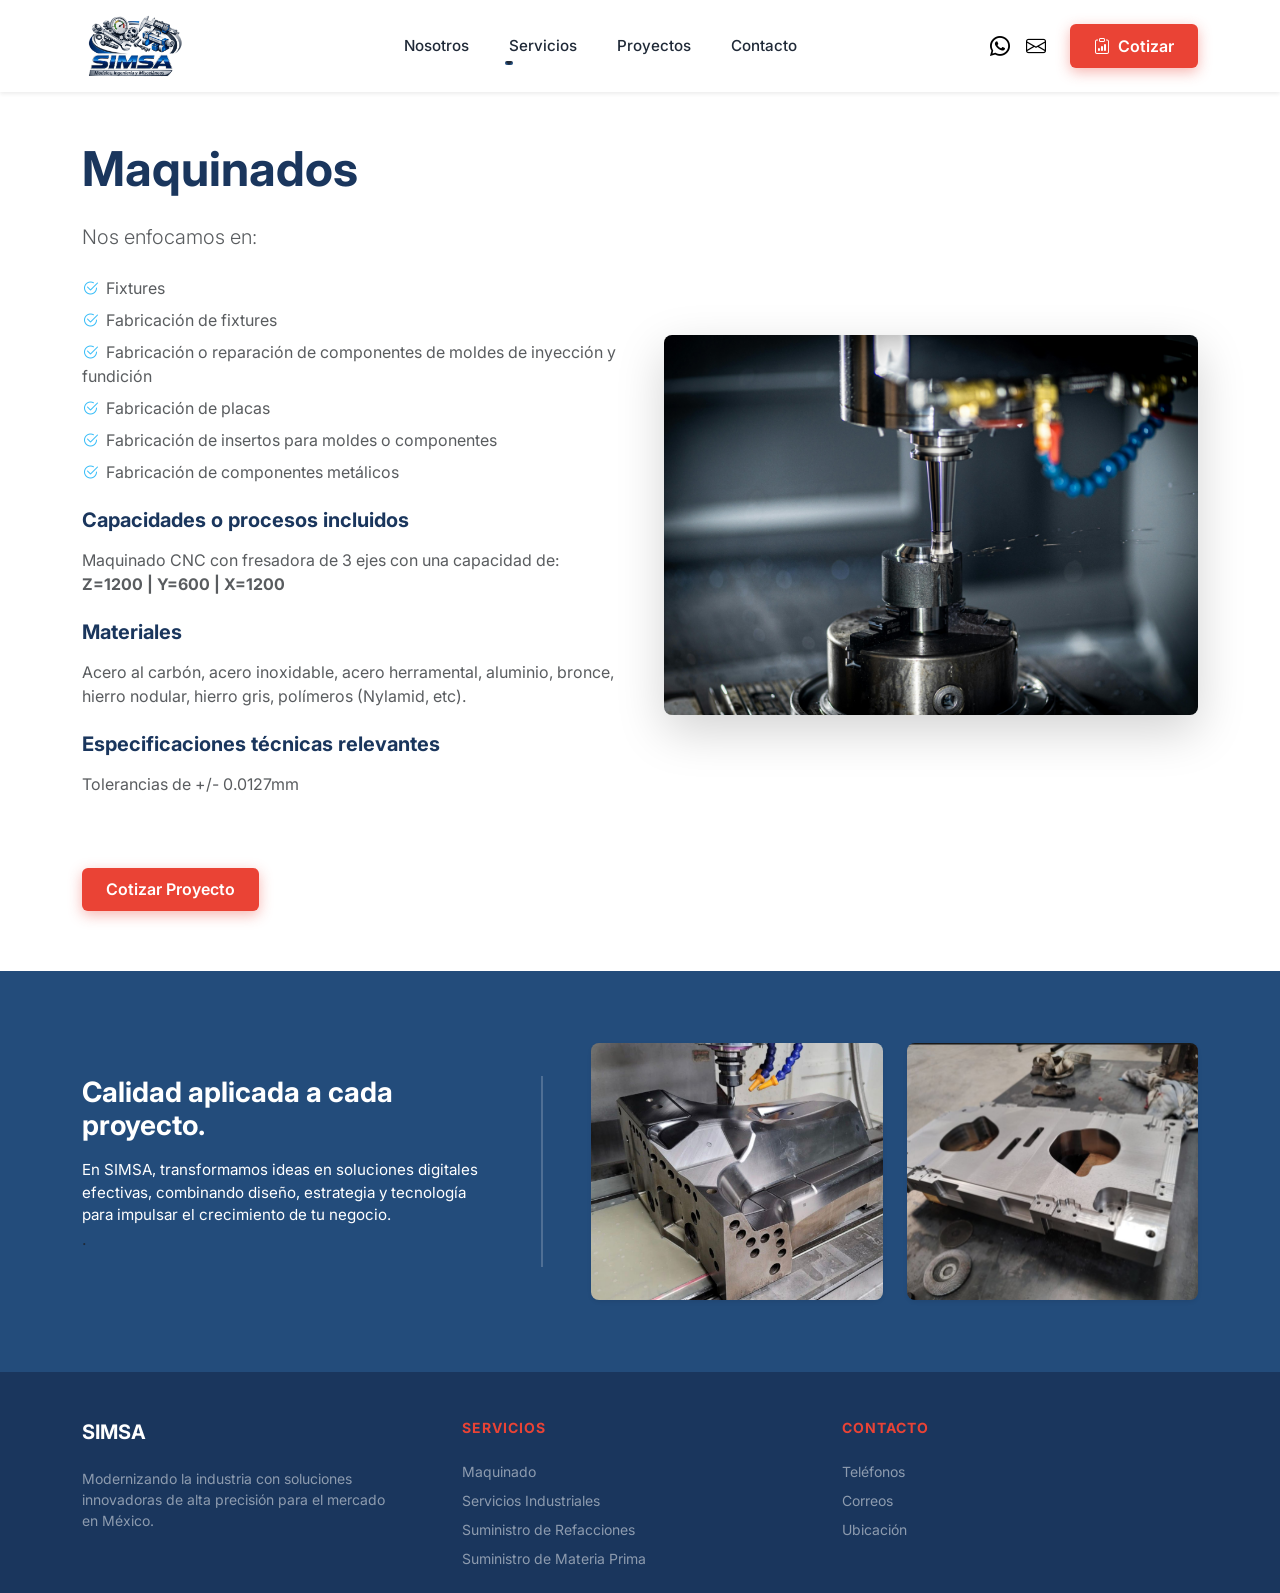
==== maquinado.html @ 53abbfcb "Merge branch 'main' of https://github.com/Misaelprogramer88/simsa" ====
<!DOCTYPE html>
<html lang="es">

<head>
    <meta charset="UTF-8">
    <meta name="viewport" content="width=device-width, initial-scale=1.0">
    <title>SIMSA - Maquinado</title>

    <!-- Google Fonts: Inter as the primary font -->
    <link rel="preconnect" href="https://fonts.googleapis.com">
    <link rel="preconnect" href="https://fonts.gstatic.com" crossorigin>
    <link href="https://fonts.googleapis.com/css2?family=Inter:wght@300;400;500;600;700;800&display=swap"
        rel="stylesheet">

    <!-- Bootstrap 5 CSS -->
    <link href="https://cdn.jsdelivr.net/npm/bootstrap@5.3.2/dist/css/bootstrap.min.css" rel="stylesheet">

    <!-- Bootstrap Icons -->
    <link rel="stylesheet" href="https://cdn.jsdelivr.net/npm/bootstrap-icons@1.11.1/font/bootstrap-icons.css">

    <!-- Custom CSS -->
    <link rel="stylesheet" href="css/style.css">
</head>

<body tabindex="0">

    <!-- Navbar -->
    <nav class="navbar navbar-expand-lg fixed-top py-3 bg-white shadow-sm" id="mainNavbar">
        <div class="container">
            <a class="navbar-brand d-flex align-items-center" href="index.html">
                <img src="imagenes/logosimsa.png" alt="SIMSA Logo" height="70" class="me-2"
                    style="margin-top: -10px; margin-bottom: -10px; overflow: visible;"
                    onerror="this.src=''; this.alt='SIMSA';">
            </a>

            <button class="navbar-toggler" type="button" data-bs-toggle="collapse" data-bs-target="#navbarNav">
                <span class="navbar-toggler-icon"></span>
            </button>

            <div class="collapse navbar-collapse justify-content-center" id="navbarNav">
                <ul class="navbar-nav gap-4">
                    <li class="nav-item">
                        <a class="nav-link" href="index.html#nosotros">Nosotros</a>
                    </li>
                    <li class="nav-item dropdown">
                        <a class="nav-link dropdown-toggle" href="index.html#servicios" id="navbarDropdown"
                            role="button" data-bs-toggle="dropdown" aria-expanded="false">
                            Servicios
                        </a>
                        <ul class="dropdown-menu border-0 shadow-sm rounded-3 py-3" aria-labelledby="navbarDropdown">
                            <li><a class="dropdown-item py-2" href="maquinado.html">Maquinado</a></li>
                            <li><a class="dropdown-item py-2" href="servicios_industriales.html">Servicios
                                    Industriales</a></li>
                            <li><a class="dropdown-item py-2" href="suministro_refacciones.html">Suministro de
                                    Refacciones</a></li>
                            <li><a class="dropdown-item py-2" href="suministro_materia_prima.html">Suministro de Materia
                                    Prima</a></li>
                        </ul>
                    </li>
                    <li class="nav-item">
                        <a class="nav-link" href="index.html#proyectos">Proyectos</a>
                    </li>
                    <li class="nav-item">
                        <a class="nav-link" href="index.html#contacto">Contacto</a>
                    </li>
                </ul>
            </div>

            <!-- Contact Icons & Button -->
            <div class="d-none d-lg-flex align-items-center gap-3">
                <a href="https://wa.me/525551234567" target="_blank"
                    class="nav-social-icon fs-5 text-decoration-none transition-all" title="WhatsApp"><i
                        class="bi bi-whatsapp"></i></a>
                <a href="mailto:contacto@simsa.com.mx" class="nav-social-icon fs-5 text-decoration-none transition-all"
                    title="Email"><i class="bi bi-envelope"></i></a>
                <a href="index.html#contacto" class="btn btn-primary btn-brand ms-2 d-flex align-items-center"><i
                        class="bi bi-clipboard-data me-2"></i>Cotizar</a>
            </div>
        </div>
    </nav>

    <!-- Main Service Content -->
    <section class="service-detail-section" style="padding-top: 140px; padding-bottom: 60px;">
        <div class="container">
            <div class="row align-items-center gx-5">
                <!-- Left: Text -->
                <div class="col-lg-6 mb-5 mb-lg-0">
                    <h1 class="display-5 fw-bold mb-4 reveal" style="color: var(--brand-blue-dark); transition-delay: 0.1s;">Maquinados</h1>
                    <p class="text-muted lead mb-4 reveal" style="transition-delay: 0.2s;">Nos enfocamos en:</p>
                    <ul class="text-muted mb-4 list-unstyled">
                        <li class="mb-2 reveal" style="transition-delay: 0.3s;"><i class="bi bi-check2-circle text-brand-green me-2"></i>Fixtures</li>
                        <li class="mb-2 reveal" style="transition-delay: 0.4s;"><i class="bi bi-check2-circle text-brand-green me-2"></i>Fabricación de fixtures</li>
                        <li class="mb-2 reveal" style="transition-delay: 0.5s;"><i class="bi bi-check2-circle text-brand-green me-2"></i>Fabricación o reparación de componentes de moldes de inyección y fundición</li>
                        <li class="mb-2 reveal" style="transition-delay: 0.6s;"><i class="bi bi-check2-circle text-brand-green me-2"></i>Fabricación de placas</li>
                        <li class="mb-2 reveal" style="transition-delay: 0.7s;"><i class="bi bi-check2-circle text-brand-green me-2"></i>Fabricación de insertos para moldes o componentes</li>
                        <li class="mb-2 reveal" style="transition-delay: 0.8s;"><i class="bi bi-check2-circle text-brand-green me-2"></i>Fabricación de componentes metálicos</li>
                    </ul>

                    <h5 class="fw-bold mb-3 mt-4 reveal" style="color: var(--brand-blue-dark); transition-delay: 0.9s;">Capacidades o procesos incluidos</h5>
                    <p class="text-muted mb-4 reveal" style="transition-delay: 1.0s;">Maquinado CNC con fresadora de 3 ejes con una capacidad de:<br>
                    <strong>Z=1200 | Y=600 | X=1200</strong></p>

                    <h5 class="fw-bold mb-3 mt-4 reveal" style="color: var(--brand-blue-dark); transition-delay: 1.1s;">Materiales</h5>
                    <p class="text-muted mb-4 reveal" style="transition-delay: 1.2s;">Acero al carbón, acero inoxidable, acero herramental, aluminio, bronce, hierro nodular, hierro gris, polímeros (Nylamid, etc).</p>

                    <h5 class="fw-bold mb-3 mt-4 reveal" style="color: var(--brand-blue-dark); transition-delay: 1.3s;">Especificaciones técnicas relevantes</h5>
                    <p class="text-muted mb-5 reveal" style="transition-delay: 1.4s;">Tolerancias de +/- 0.0127mm</p>
                    
                    <a href="index.html#contacto" class="btn btn-brand mt-4 reveal" style="transition-delay: 1.5s;">Cotizar Proyecto</a>
                </div>
                <!-- Right: Image -->
                <div class="col-lg-6 reveal" style="transition-delay: 0.4s;">
                    <img src="imagenes/servicio_maquinado1.jpg" alt="Maquinados CNC" class="img-fluid rounded-3 shadow-lg w-100" style="height: 380px; object-fit: cover;">
                </div>
            </div>
        </div>
    </section>

    <!-- Bottom blue info section -->
    <section class="service-info-section py-5 d-flex align-items-center" style="min-height: 250px;">
        <div class="container py-4">
            <div class="row align-items-center gx-5">
                <!-- Left: Title and text -->
                <div class="col-lg-5 col-md-12 info-blue-left pe-lg-5">
                    <h3 class="fw-bold text-white mb-3">
  Calidad aplicada a cada proyecto.
</h3>

<p class="text-white mb-0 mt-1" style="font-size: 0.95rem;">
  En SIMSA, transformamos ideas en soluciones digitales efectivas, 
  combinando diseño, estrategia y tecnología para impulsar el crecimiento de tu negocio.
</p>
.</p>
                </div>
                <!-- Right: Two white boxes -->
                <div class="col-lg-7 col-md-12 ps-lg-5 mt-4 mt-lg-0">
                    <div class="row g-4 justify-content-center">

                        <!--imagen 1-->
                        <div class="col-sm-6 reveal" style="transition-delay: 0.2s;">
                            <img src="imagenes/servicio_maquinado2.jpeg" alt="Descripción 1" class="rounded-3 shadow-sm w-100 h-100" style="object-fit: cover; min-height: 140px;">
                        </div>
                        
                        <!--imagen 2-->
                        <div class="col-sm-6 reveal" style="transition-delay: 0.2s;">
                            <img src="imagenes/servicio_maquinado3.jpeg" alt="Descripción 1" class="rounded-3 shadow-sm w-100 h-100" style="object-fit: cover; min-height: 140px;">
                        </div>
                        
                    </div>
                </div>
            </div>
        </div>
    </section>

    <!-- Footer -->
    <footer class="footer pb-4 pt-4 mt-auto" style="background-color: #1a365d; color: white;">
        <div class="container">
            <div class="row pt-4">
                <div class="col-lg-4 mb-4 mb-lg-0 pe-lg-5">
                    <h5 class="fw-bold mb-4 text-white">SIMSA</h5>
                    <p class="text-white-50 small">Modernizando la industria con soluciones innovadoras de alta
                        precisión para el mercado en México.</p>
                </div>

                <div class="col-lg-4 col-md-6 mb-4 mb-md-0">
                    <h6 class="fw-bold mb-4 text-brand-red text-uppercase small" style="letter-spacing: 1px;">Servicios
                    </h6>
                    <ul class="list-unstyled mb-0 d-flex flex-column gap-2 text-white-50 small">
                        <li><a href="maquinado.html"
                                class="text-white-50 text-decoration-none footer-link">Maquinado</a></li>
                        <li><a href="servicios_industriales.html"
                                class="text-white-50 text-decoration-none footer-link">Servicios Industriales</a></li>
                        <li><a href="suministro_refacciones.html"
                                class="text-white-50 text-decoration-none footer-link">Suministro de Refacciones</a>
                        </li>
                        <li><a href="suministro_materia_prima.html"
                                class="text-white-50 text-decoration-none footer-link">Suministro de Materia Prima</a>
                        </li>
                    </ul>
                </div>

                <div class="col-lg-4 col-md-6">
                    <h6 class="fw-bold mb-4 text-brand-red text-uppercase small" style="letter-spacing: 1px;">Contacto
                    </h6>
                    <ul class="list-unstyled mb-0 d-flex flex-column gap-2 text-white-50 small">
                        <li>Teléfonos</li>
                        <li>Correos</li>
                        <li>Ubicación</li>
                    </ul>
                </div>
            </div>
        </div>
    </footer>

    <!-- Bootstrap JS -->
    <script src="https://cdn.jsdelivr.net/npm/bootstrap@5.3.2/dist/js/bootstrap.bundle.min.js"></script>

    <!-- Custom JS -->
    <script src="js/main.js"></script>
</body>

</html>
---- css/style.css ----
/* 
  Estilos principales para SIMSA Landing Page
  Fuente: Inter
*/

:root {
  /* Colors */
  --brand-blue: #234c7b;
  --brand-blue-dark: #1a365d;
  --brand-red: #ea4335;
  --brand-red-hover: #c53030;
  --brand-green: #38bdf8; /* Para cotizar highlight - cyan/blue according to layout? Actually mockup has "cotizar" in blue/cyan */
  
  --text-dark: #1f2937;
  --text-muted: #6b7280;
  --bg-light: #f9fafb;
}

body {
  font-family: 'Inter', sans-serif;
  color: var(--text-dark);
  overflow-x: hidden;
}

h1, h2, h3, h4, h5, h6 {
  font-family: 'Inter', sans-serif;
  font-weight: 700;
  color: var(--brand-blue-dark);
}

.fw-black {
  font-weight: 800;
  letter-spacing: -2px;
}

/* Typography Overrides */
.text-brand-green {
  color: var(--brand-green) !important;
}
.text-brand-red {
  color: var(--brand-red) !important;
}

/* ================= Navbar ================= */
.navbar {
  transition: all 0.3s ease;
}
.navbar.scrolled {
  background: rgba(255, 255, 255, 0.85) !important;
  backdrop-filter: blur(12px);
  -webkit-backdrop-filter: blur(12px);
  box-shadow: 0 4px 15px rgba(0, 0, 0, 0.05) !important;
  padding: 0.8rem 0 !important;
}
.navbar-nav .nav-link {
  color: var(--text-dark);
  font-weight: 500;
  font-size: 0.95rem;
  transition: all 0.3s ease;
  position: relative;
  padding: 0.5rem 0;
}
.navbar-nav .nav-link::after {
  content: '';
  position: absolute;
  width: 0;
  height: 2.5px;
  bottom: 0px;
  left: 0;
  background-color: var(--brand-blue);
  transition: width 0.3s cubic-bezier(0.4, 0, 0.2, 1);
  border-radius: 2px;
}
.navbar-nav .nav-link:hover::after, 
.navbar-nav .nav-link.active::after {
  width: 100%;
}
.navbar-nav .nav-link:hover, .navbar-nav .nav-link.active {
  color: var(--brand-blue) !important;
}

/* Dropdown styling & Hover logic */
.dropdown-menu {
  border-radius: 12px;
  box-shadow: 0 10px 40px rgba(0,0,0,0.1) !important;
  border: 1px solid rgba(0,0,0,0.05);
  animation: dropdownFade 0.3s ease-out;
  margin-top: 10px !important;
  padding: 0.8rem !important;
}

@media (min-width: 992px) {
  .nav-item.dropdown:hover > .dropdown-menu {
    display: block;
    opacity: 1;
    visibility: visible;
    transform: translateY(0);
  }
  .dropdown-menu {
    display: block;
    opacity: 0;
    visibility: hidden;
    transform: translateY(10px);
    transition: all 0.3s ease;
  }
}

.dropdown-item {
  font-weight: 500;
  color: var(--text-dark);
  padding: 0.6rem 1rem;
  border-radius: 8px;
  transition: all 0.2s ease;
}

.dropdown-item:hover {
  background-color: var(--bg-light);
  color: var(--brand-blue);
  padding-left: 1.4rem;
}

@keyframes dropdownFade {
  from { opacity: 0; transform: translateY(10px); }
  to { opacity: 1; transform: translateY(0); }
}

/* Social icons blue */
.nav-social-icon {
  color: #000000 !important;
  transition: all 0.3s ease;
}

.nav-social-icon:hover {
  color: var(--brand-blue) !important;
  transform: translateY(-4px);
}

/* Mobile Navbar Dropdown Auto-Expand */
@media (max-width: 991px) {
  .navbar-nav .dropdown-toggle::after {
    display: none !important;
  }
  .navbar-nav .dropdown-menu {
    display: block !important;
    position: static !important;
    float: none !important;
    background-color: transparent !important;
    border: none !important;
    box-shadow: none !important;
    padding-left: 1.5rem !important;
    padding-top: 0 !important;
    opacity: 1 !important;
    visibility: visible !important;
    transform: none !important;
    margin-top: 5px !important;
  }
  .dropdown-item {
    color: var(--text-dark) !important;
    font-size: 0.9rem !important;
    padding: 0.5rem 1rem !important;
  }
  .dropdown-item:hover {
    background-color: rgba(35, 76, 123, 0.05) !important;
    color: var(--brand-blue) !important;
    padding-left: 1rem !important;
  }
}


/* ================= Buttons ================= */
.btn-brand {
  background-color: var(--brand-red);
  color: white;
  border: none;
  font-weight: 600;
  padding: 0.6rem 1.5rem;
  border-radius: 6px;
  transition: all 0.3s ease;
  box-shadow: 0 4px 14px 0 rgba(234, 67, 53, 0.39);
}
.btn-brand:hover {
  background-color: var(--brand-red-hover);
  color: white;
  transform: translateY(-2px);
  box-shadow: 0 6px 20px rgba(234, 67, 53, 0.4);
}

.btn-outline-brand {
  color: var(--brand-red);
  border: 1px solid var(--brand-red);
  background: transparent;
  font-weight: 500;
}
.btn-outline-brand:hover {
  background-color: var(--brand-red);
  color: white;
}

/* ================= Hero Section ================= */
.hero-section {
  min-height: 100vh;
  margin-top: 0;
  /* Background with Parallax effect */
  background: linear-gradient(rgba(0, 0, 0, 0.4), rgba(0, 0, 0, 0.4)), 
              url('../imagenes/fondo.png') center/cover no-repeat;
  background-attachment: fixed;
  background-color: var(--brand-blue-dark); /* fallback */
  position: relative;
  display: flex;
  align-items: center;
}

.hero-content h1 {
  color: white !important;
  text-shadow: 0 10px 30px rgba(0,0,0,0.3);
}

@media (max-width: 767px) {
  .hero-content h1 {
    font-size: 3.5rem !important; /* Más pequeño para cel */
  }
  .hero-content h3 {
    font-size: 1.5rem !important;
  }
  .hero-content p.lead {
    font-size: 1rem !important;
    margin-bottom: 2rem !important;
  }
}

.hero-content .reveal {
  opacity: 0;
  transform: translateX(-50px);
  filter: blur(10px);
  transition: all 1s cubic-bezier(0.165, 0.84, 0.44, 1);
}

.hero-content .reveal.active {
  opacity: 1;
  transform: translateX(0);
  filter: blur(0);
}

/* Button outline light adjustments */
.btn-outline-light {
  border-width: 2px;
  font-weight: 600;
  border-color: rgba(255,255,255,0.3);
}
.btn-outline-light:hover {
  background-color: white;
  color: var(--brand-blue-dark);
  border-color: white;
}

/* ================= About Us (Image Grid) ================= */
/* ================= About Us (Image Grid 3-Col / 3-Row Architecture) ================= */
.image-grid {
  display: grid;
  grid-template-columns: 1.2fr 1fr 0.6fr; /* Izquierda, Centro, Derecha (Delgada) */
  grid-template-rows: 150px 150px 180px; /* 3 filas específicas */
  gap: 15px;
}

/* Aplicar grid properties a los contenedores (divs) */
.image-grid > div:nth-child(1) { grid-column: 1; grid-row: 1 / 4; } /* Alta Izquierda completa */
.image-grid > div:nth-child(2) { grid-column: 2; grid-row: 1; } /* Centro Arriba */
.image-grid > div:nth-child(3) { grid-column: 2; grid-row: 2; } /* Centro Medio */
.image-grid > div:nth-child(4) { grid-column: 3; grid-row: 1 / 3; } /* Delgada Derecha (Alta) */
.image-grid > div:nth-child(5) { grid-column: 2 / 4; grid-row: 3; } /* Ancha Abajo (Base) */

.image-grid img {
  width: 100%;
  height: 100%;
  object-fit: cover;
  border-radius: 12px;
  box-shadow: 0 10px 25px rgba(0,0,0,0.1);
  transition: all 0.4s ease;
}

.image-grid .reveal {
  opacity: 0;
  transform: translateY(20px);
  transition: all 0.8s cubic-bezier(0.165, 0.84, 0.44, 1);
}

.image-grid .reveal.active {
  opacity: 1;
  transform: translateY(0);
}

.image-grid img:hover {
  transform: scale(1.02);
  z-index: 10;
  box-shadow: 0 15px 35px rgba(0, 0, 0, 0.15);
}

/* ================= Projects Section ================= */
.projects-section {
  padding-top: 5rem;
  padding-bottom: 5rem;
}
.project-row {
  margin-bottom: 8rem;
}
.project-row:last-child {
  margin-bottom: 0;
}
.project-img {
  width: 100%;
  height: auto;
  border-radius: 20px;
  box-shadow: 0 20px 40px rgba(0,0,0,0.1);
  z-index: 2;
  position: relative;
}
.project-bg-blob {
  position: absolute;
  top: -30px;
  left: -30px;
  width: 100%;
  height: 100%;
  background: var(--bg-light);
  border-radius: 30px;
  z-index: 1;
}
.project-bg-blob.right {
  left: auto;
  right: -30px;
}
.project-line {
  height: 4px;
  width: 60px;
  background-color: var(--brand-blue);
  border-radius: 2px;
}

.about-card::before {
  content: '';
  position: absolute;
  top: 0;
  left: 0;
  width: 100%;
  height: 100%;
  background: linear-gradient(135deg, rgba(56, 189, 248, 0.05) 0%, rgba(35, 76, 123, 0.05) 100%);
  opacity: 0;
  transition: opacity 0.4s ease;
  z-index: -1;
}

.about-card:hover {
  transform: translateY(-8px);
  box-shadow: 0 20px 40px rgba(0, 0, 0, 0.08);
  border-color: var(--brand-green);
}

.about-card:hover::before {
  opacity: 1;
}

.about-card .icon-box {
  width: 50px;
  height: 50px;
  background-color: var(--bg-light);
  border-radius: 12px;
  display: flex;
  align-items: center;
  justify-content: center;
  margin-bottom: 1.25rem;
  transition: all 0.3s ease;
  color: var(--brand-blue);
  font-size: 1.5rem;
}

.about-card:hover .icon-box {
  background-color: var(--brand-blue);
  color: #ffffff;
  transform: scale(1.1) rotate(5deg);
}

.about-card .card-title {
  font-size: 1.15rem;
  font-weight: 700;
  margin-bottom: 0.75rem;
  color: var(--brand-blue-dark);
}

.about-card .card-text {
  font-size: 0.9rem;
  line-height: 1.6;
  color: var(--text-muted);
  margin-bottom: 0;
}

/* ================= Waves Containers ================= */
.wave-container-top {
  width: 100%;
  overflow: hidden;
  line-height: 0;
  margin-bottom: -1px; /* fix gap */
}
.wave-container-bottom {
  width: 100%;
  overflow: hidden;
  line-height: 0;
  margin-top: -1px; /* fix gap */
  background-color: var(--brand-blue-dark);
}
.wave-svg {
  display: block;
  width: 100%;
  height: auto;
}

/* ================= Services Section ================= */
.services-section {
  background-color: var(--brand-blue-dark);
  padding-top: 2rem;
  padding-bottom: 2rem;
}
.services-section .section-title {
  color: #ffffff;
}
.service-card {
  border-radius: 15px;
  overflow: hidden;
  transition: all 0.5s cubic-bezier(0.165, 0.84, 0.44, 1);
  background-color: #ffffff;
}
.service-card:hover {
  transform: translateY(-5px);
  box-shadow: 0 25px 50px rgba(0, 0, 0, 0.15) !important;
}
.service-card .card-img-top {
  height: 260px;
  object-fit: cover;
  transition: all 0.6s cubic-bezier(0.165, 0.84, 0.44, 1);
}
.service-card:hover .card-img-top {
  transform: scale(1.05); /* Zoom in for a more dynamic feel */
  filter: blur(8px) brightness(0.7);
  opacity: 0.9;
}
.service-card .card-body {
  background-color: #ffffff;
  transition: all 0.6s cubic-bezier(0.165, 0.84, 0.44, 1);
  position: relative;
  z-index: 2;
  border-top: 1px solid rgba(0,0,0,0.05);
  box-shadow: 0 -5px 15px rgba(0,0,0,0.02);
}
.service-card:hover .card-body {
  transform: translateY(-30px);
  border-top: 1px solid transparent;
  box-shadow: 0 -15px 30px rgba(0,0,0,0.08);
}

/* Specific entrance for contact section image */
.contact-section .reveal.col-lg-4 {
  opacity: 0;
  transform: scale(0.8) rotateY(-10deg) translateX(30px);
  transition: all 1.2s cubic-bezier(0.34, 1.56, 0.64, 1);
}
.contact-section .reveal.col-lg-4.active {
  opacity: 1;
  transform: scale(1) rotateY(0) translateX(0);
}

/* ================= Service Detail Pages ================= */
.service-info-section {
  background-color: var(--brand-blue);
}
.info-blue-left {
  border-right: 2px solid rgba(255, 255, 255, 0.2);
}
@media (max-width: 991px) {
  .info-blue-left {
    border-right: none;
    border-bottom: 2px solid rgba(255, 255, 255, 0.2);
    padding-bottom: 1.5rem;
    margin-bottom: 1.5rem;
  }
}



/* ================= Projects Section ================= */
.project-img {
  width: 100%;
  height: 220px;
  object-fit: cover;
  z-index: 2;
  position: relative;
  transition: transform 0.5s ease;
  border-radius: 12px;
}
.project-row:hover .project-img {
  transform: scale(1.02);
}
.project-bg-blob {
  position: absolute;
  top: -20px;
  bottom: 20px;
  left: -20px;
  right: 20px;
  background-color: #f1f5f9;
  border-radius: 20px;
  z-index: 1;
}
.project-bg-blob.right {
  left: 20px;
  right: -20px;
}
.project-line {
  height: 2px;
  background-color: var(--brand-blue);
  opacity: 0.2;
}

/* ================= Contact Section ================= */
.contact-line {
  width: 50px;
  height: 3px;
  background-color: var(--brand-red);
}
.contact-info .contact-icon {
  color: var(--brand-green);
  transition: all 0.3s ease;
}
.contact-info > div:hover .contact-icon {
  background-color: var(--brand-green) !important;
  color: white !important;
  transform: rotate(10deg);
}

/* Staggered Contact Info Cards */
.contact-info .reveal {
  opacity: 0;
  transform: translateX(-30px);
  transition: all 0.8s cubic-bezier(0.34, 1.56, 0.64, 1);
}
.contact-info .reveal.active {
  opacity: 1;
  transform: translateX(0);
}
.contact-info .reveal:nth-child(1) { transition-delay: 0.1s; }
.contact-info .reveal:nth-child(2) { transition-delay: 0.25s; }
.contact-info .reveal:nth-child(3) { transition-delay: 0.4s; }

/* Premium Form Card Entrance */
.contact-section .row.justify-content-center.reveal {
  opacity: 0;
  transform: scale(0.9) rotateX(-10deg) translateY(40px);
  perspective: 1000px;
  transition: all 1.2s cubic-bezier(0.34, 1.56, 0.64, 1);
}
.contact-section .row.justify-content-center.reveal.active {
  opacity: 1;
  transform: scale(1) rotateX(0) translateY(0);
}

/* ================= Placeholder fallback styling ================= */
.placeholder-img {
  background-color: #e2e8f0;
  display: flex;
  align-items: center;
  justify-content: center;
  color: #94a3b8;
  font-size: 0.8rem;
}
.placeholder-img::after {
  content: "Imagen Pendiente";
}

/* Base Reveal Animation for other elements */
.reveal {
  opacity: 0;
  transform: translateY(30px);
  transition: all 0.8s ease-out;
}
.reveal.active {
  opacity: 1;
  transform: translateY(0);
}

/* Staggered delays for Services */
.services-section .col-md-6:nth-child(1) .reveal { transition-delay: 0.1s; }
.services-section .col-md-6:nth-child(2) .reveal { transition-delay: 0.25s; }
.services-section .col-md-6:nth-child(3) .reveal { transition-delay: 0.4s; }
.services-section .col-md-6:nth-child(4) .reveal { transition-delay: 0.55s; }
.services-section .col-md-6:nth-child(5) .reveal { transition-delay: 0.7s; }

/* Scale & Fade Entry Animation (Option 1) for Service Cards */
.service-card.reveal {
  opacity: 0;
  transform: scale(0.85) translateY(20px);
  transition: all 0.8s cubic-bezier(0.165, 0.84, 0.44, 1);
}

.service-card.reveal.active {
  opacity: 1;
  transform: scale(1) translateY(0);
}

/* Responsive adjustments */
@media (max-width: 991px) {
  .hero-section {
    min-height: calc(100vh - 66px);
    margin-top: 66px;
  }
  .image-grid {
    grid-template-columns: 1fr;
    grid-template-rows: 350px repeat(4, 200px);
    gap: 15px;
  }
  .image-grid > div {
    grid-column: 1 / 2 !important;
    grid-row: auto !important;
  }
}
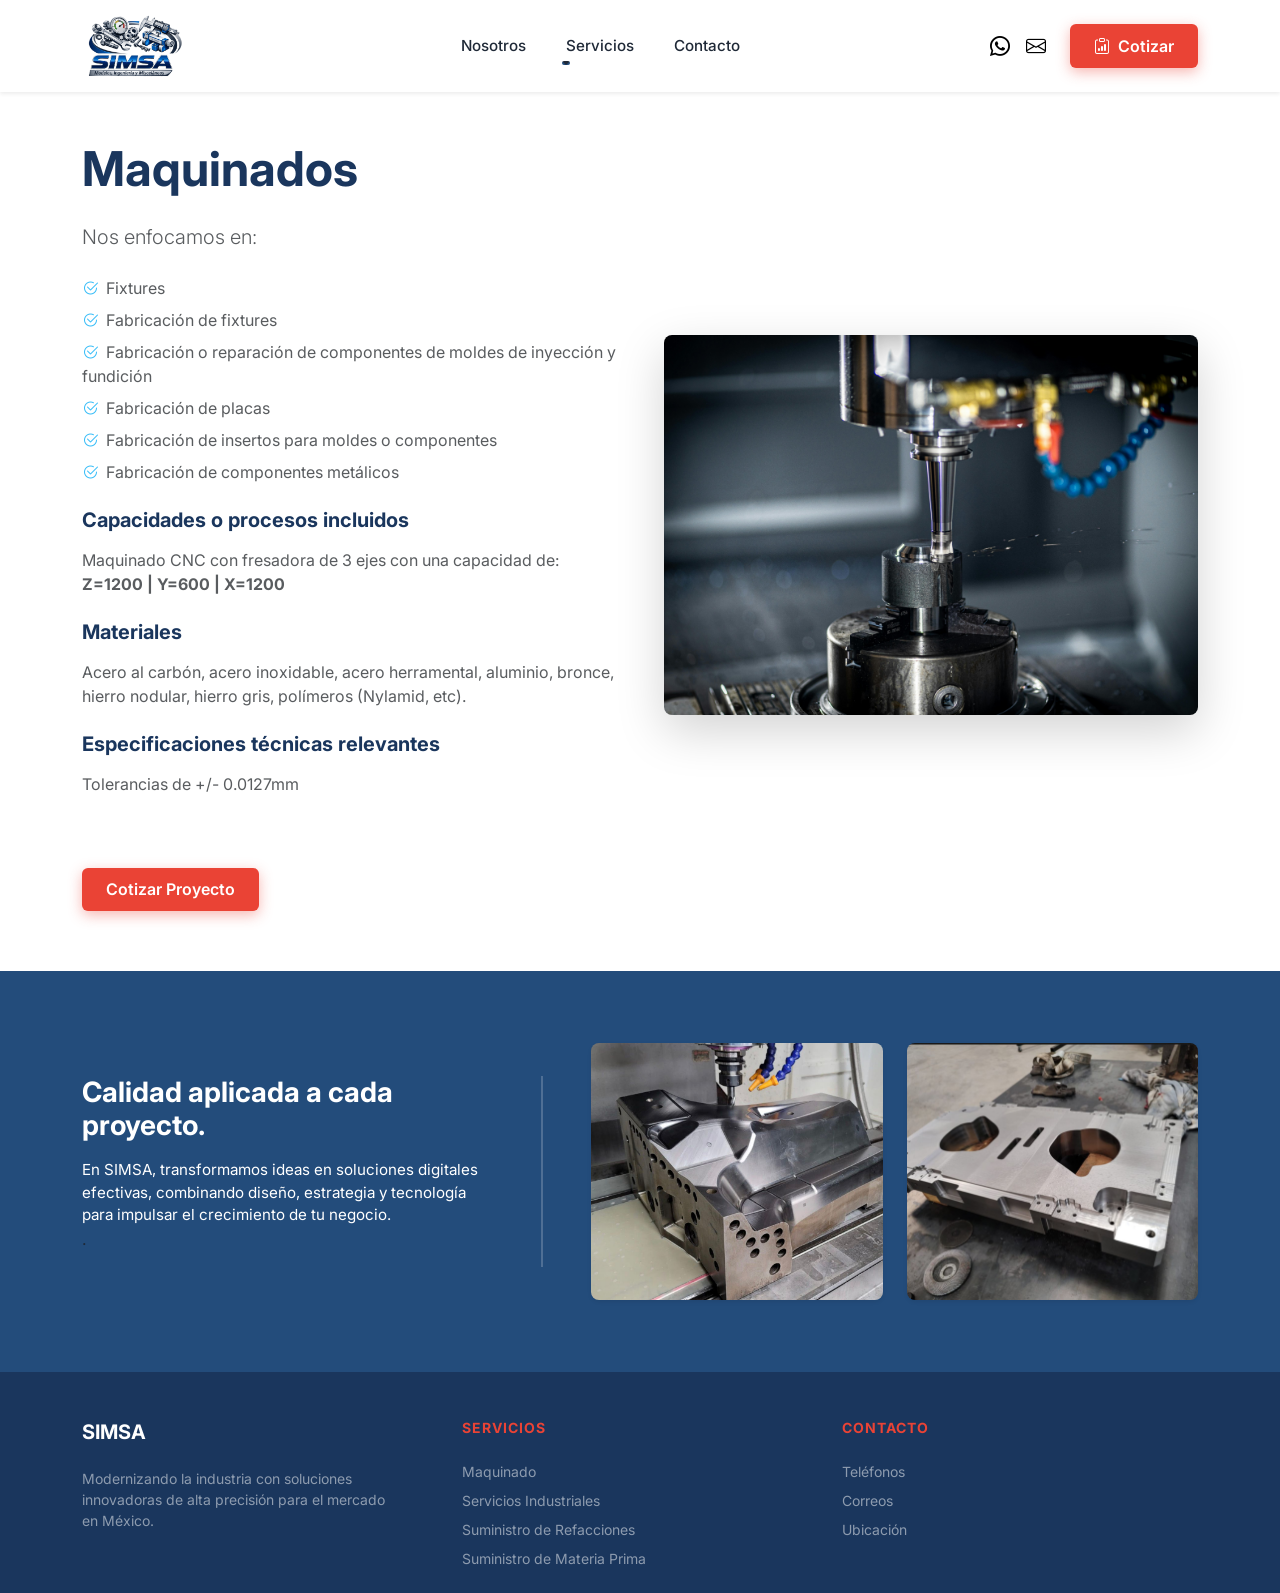
==== commit 3a837191: "navbar" ====
--- a/maquinado.html
+++ b/maquinado.html
@@ -56,9 +56,6 @@
                             <li><a class="dropdown-item py-2" href="suministro_materia_prima.html">Suministro de Materia
                                     Prima</a></li>
                         </ul>
-                    </li>
-                    <li class="nav-item">
-                        <a class="nav-link" href="index.html#proyectos">Proyectos</a>
                     </li>
                     <li class="nav-item">
                         <a class="nav-link" href="index.html#contacto">Contacto</a>
--- a/css/style.css
+++ b/css/style.css
@@ -199,7 +199,7 @@
 /* ================= Hero Section ================= */
 .hero-section {
   min-height: 100vh;
-  margin-top: 0;
+  margin-top: 50px;
   /* Background with Parallax effect */
   background: linear-gradient(rgba(0, 0, 0, 0.4), rgba(0, 0, 0, 0.4)), 
               url('../imagenes/fondo.png') center/cover no-repeat;
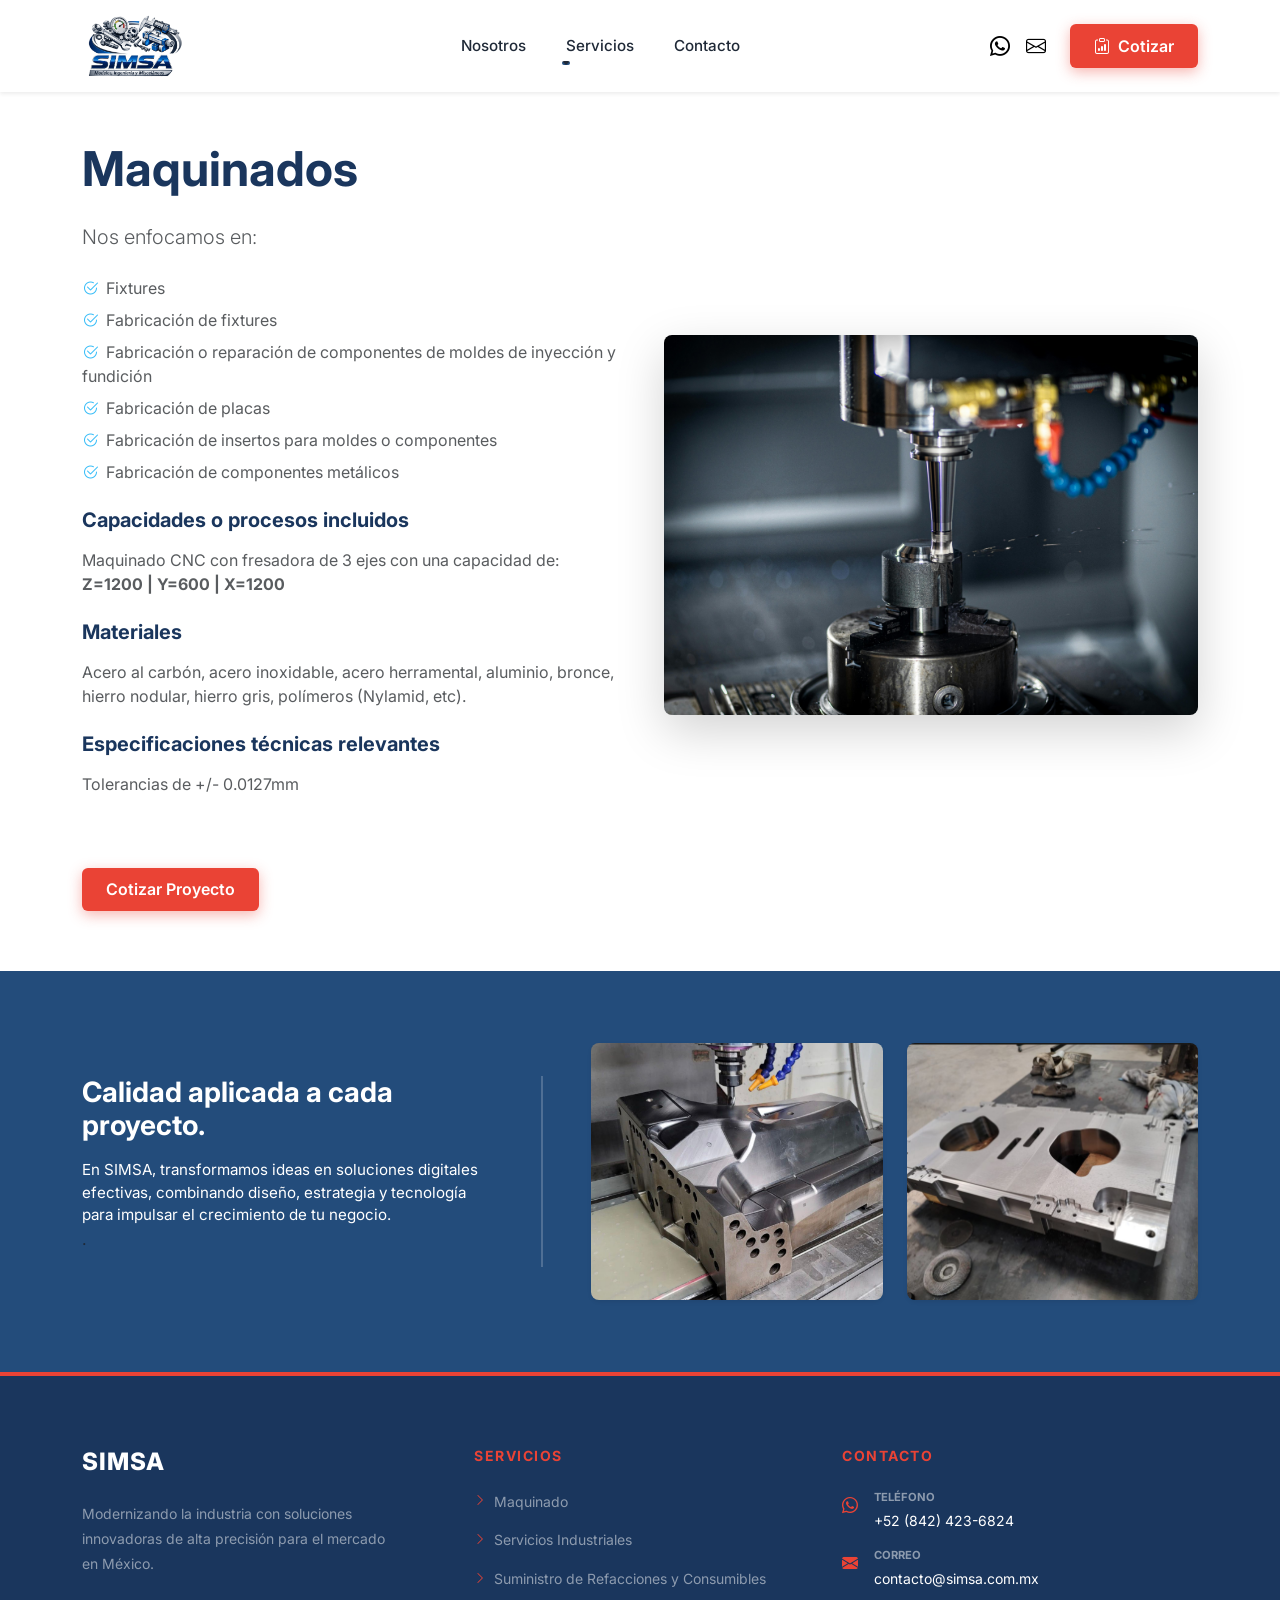
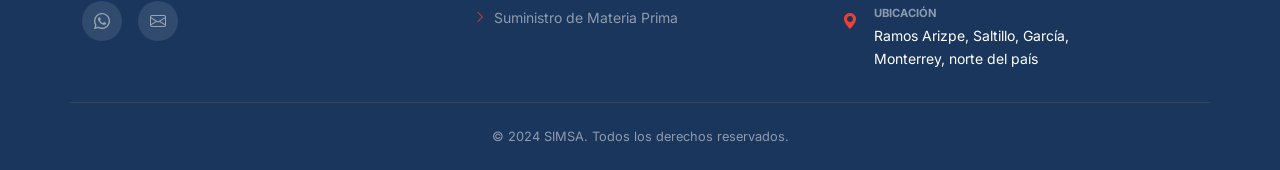
==== commit 4e2c0709: "footer" ====
--- a/maquinado.html
+++ b/maquinado.html
@@ -52,7 +52,7 @@
                             <li><a class="dropdown-item py-2" href="servicios_industriales.html">Servicios
                                     Industriales</a></li>
                             <li><a class="dropdown-item py-2" href="suministro_refacciones.html">Suministro de
-                                    Refacciones</a></li>
+                                    Refacciones y Consumibles</a></li>
                             <li><a class="dropdown-item py-2" href="suministro_materia_prima.html">Suministro de Materia
                                     Prima</a></li>
                         </ul>
@@ -150,43 +150,99 @@
     </section>
 
     <!-- Footer -->
-    <footer class="footer pb-4 pt-4 mt-auto" style="background-color: #1a365d; color: white;">
+    <footer class="footer pt-5 pb-4 mt-auto" style="background-color: var(--brand-blue-dark, #1a365d); border-top: 4px solid var(--brand-red, #ea4335);">
         <div class="container">
-            <div class="row pt-4">
+            <div class="row pt-4 pb-3">
+                <!-- Branding -->
                 <div class="col-lg-4 mb-4 mb-lg-0 pe-lg-5">
-                    <h5 class="fw-bold mb-4 text-white">SIMSA</h5>
-                    <p class="text-white-50 small">Modernizando la industria con soluciones innovadoras de alta
-                        precisión para el mercado en México.</p>
-                </div>
-
-                <div class="col-lg-4 col-md-6 mb-4 mb-md-0">
-                    <h6 class="fw-bold mb-4 text-brand-red text-uppercase small" style="letter-spacing: 1px;">Servicios
-                    </h6>
-                    <ul class="list-unstyled mb-0 d-flex flex-column gap-2 text-white-50 small">
-                        <li><a href="maquinado.html"
-                                class="text-white-50 text-decoration-none footer-link">Maquinado</a></li>
-                        <li><a href="servicios_industriales.html"
-                                class="text-white-50 text-decoration-none footer-link">Servicios Industriales</a></li>
-                        <li><a href="suministro_refacciones.html"
-                                class="text-white-50 text-decoration-none footer-link">Suministro de Refacciones</a>
-                        </li>
-                        <li><a href="suministro_materia_prima.html"
-                                class="text-white-50 text-decoration-none footer-link">Suministro de Materia Prima</a>
+                    <h5 class="fw-black mb-4 text-white fs-4" style="letter-spacing: 1px;">SIMSA</h5>
+                    <p class="text-white-50 small mb-4" style="line-height: 1.8;">
+                        Modernizando la industria con soluciones innovadoras de alta precisión para el mercado en México.
+                    </p>
+                    <div class="d-flex align-items-center gap-3 mt-3">
+                        <a href="https://wa.me/5218424236824" target="_blank" class="text-white-50 bg-light bg-opacity-10 rounded-circle d-flex align-items-center justify-content-center transition-all bg-hover-brand" style="width: 40px; height: 40px; text-decoration: none;" title="WhatsApp">
+                            <i class="bi bi-whatsapp"></i>
+                        </a>
+                        <a href="mailto:contacto@simsa.com.mx" class="text-white-50 bg-light bg-opacity-10 rounded-circle d-flex align-items-center justify-content-center transition-all bg-hover-brand" style="width: 40px; height: 40px; text-decoration: none;" title="Email">
+                            <i class="bi bi-envelope"></i>
+                        </a>
+                    </div>
+                </div>
+
+                <!-- Services -->
+                <div class="col-lg-4 col-md-6 mb-4 mb-md-0 ps-lg-4">
+                    <h6 class="fw-bold mb-4 text-brand-red text-uppercase small" style="letter-spacing: 1.5px;">Servicios</h6>
+                    <ul class="list-unstyled mb-0 d-flex flex-column gap-3 text-white-50 small">
+                        <li>
+                            <a href="maquinado.html" class="text-white-50 text-decoration-none d-inline-flex align-items-center transition-all footer-link">
+                                <i class="bi bi-chevron-right me-2 text-brand-red small"></i>Maquinado
+                            </a>
+                        </li>
+                        <li>
+                            <a href="servicios_industriales.html" class="text-white-50 text-decoration-none d-inline-flex align-items-center transition-all footer-link">
+                                <i class="bi bi-chevron-right me-2 text-brand-red small"></i>Servicios Industriales
+                            </a>
+                        </li>
+                        <li>
+                            <a href="suministro_refacciones.html" class="text-white-50 text-decoration-none d-inline-flex align-items-center transition-all footer-link">
+                                <i class="bi bi-chevron-right me-2 text-brand-red small"></i>Suministro de Refacciones y Consumibles
+                            </a>
+                        </li>
+                        <li>
+                            <a href="suministro_materia_prima.html" class="text-white-50 text-decoration-none d-inline-flex align-items-center transition-all footer-link">
+                                <i class="bi bi-chevron-right me-2 text-brand-red small"></i>Suministro de Materia Prima
+                            </a>
                         </li>
                     </ul>
                 </div>
 
+                <!-- Contact -->
                 <div class="col-lg-4 col-md-6">
-                    <h6 class="fw-bold mb-4 text-brand-red text-uppercase small" style="letter-spacing: 1px;">Contacto
-                    </h6>
-                    <ul class="list-unstyled mb-0 d-flex flex-column gap-2 text-white-50 small">
-                        <li>Teléfonos</li>
-                        <li>Correos</li>
-                        <li>Ubicación</li>
+                    <h6 class="fw-bold mb-4 text-brand-red text-uppercase small" style="letter-spacing: 1.5px;">Contacto</h6>
+                    <ul class="list-unstyled mb-0 d-flex flex-column gap-3 text-white-50 small">
+                        <li class="d-flex align-items-start">
+                            <i class="bi bi-whatsapp mt-1 me-3 text-brand-red fs-6"></i>
+                            <div>
+                                <span class="d-block small text-uppercase fw-bold text-white-50 mb-1" style="font-size: 0.7rem;">Teléfono</span>
+                                <a href="https://wa.me/5218424236824" target="_blank" class="text-white text-decoration-none transition-all footer-link">
+                                    +52 (842) 423-6824
+                                </a>
+                            </div>
+                        </li>
+                        <li class="d-flex align-items-start">
+                            <i class="bi bi-envelope-fill mt-1 me-3 text-brand-red fs-6"></i>
+                            <div>
+                                <span class="d-block small text-uppercase fw-bold text-white-50 mb-1" style="font-size: 0.7rem;">Correo</span>
+                                <a href="mailto:contacto@simsa.com.mx" class="text-white text-decoration-none transition-all footer-link">
+                                    contacto@simsa.com.mx
+                                </a>
+                            </div>
+                        </li>
+                        <li class="d-flex align-items-start">
+                            <i class="bi bi-geo-alt-fill mt-1 me-3 text-brand-red fs-6"></i>
+                            <div>
+                                <span class="d-block small text-uppercase fw-bold text-white-50 mb-1" style="font-size: 0.7rem;">Ubicación</span>
+                                <span class="text-white" style="line-height: 1.6;">Ramos Arizpe, Saltillo, García,<br>Monterrey, norte del país</span>
+                            </div>
+                        </li>
                     </ul>
                 </div>
             </div>
         </div>
+        
+        <!-- Copyright Bottom -->
+        <div class="container mt-3 pt-4 border-top border-secondary border-opacity-25">
+            <div class="row align-items-center">
+                <div class="col-12 text-center">
+                    <p class="mb-0 text-white-50" style="font-size: 0.8rem;">&copy; 2024 SIMSA. Todos los derechos reservados.</p>
+                </div>
+            </div>
+        </div>
+        
+        <style>
+            .footer-link:hover { color: #ffffff !important; transform: translateX(3px); }
+            .bg-hover-brand:hover { background-color: var(--brand-red, #ea4335) !important; color: #ffffff !important; opacity: 1 !important; transform: translateY(-3px); }
+        </style>
     </footer>
 
     <!-- Bootstrap JS -->
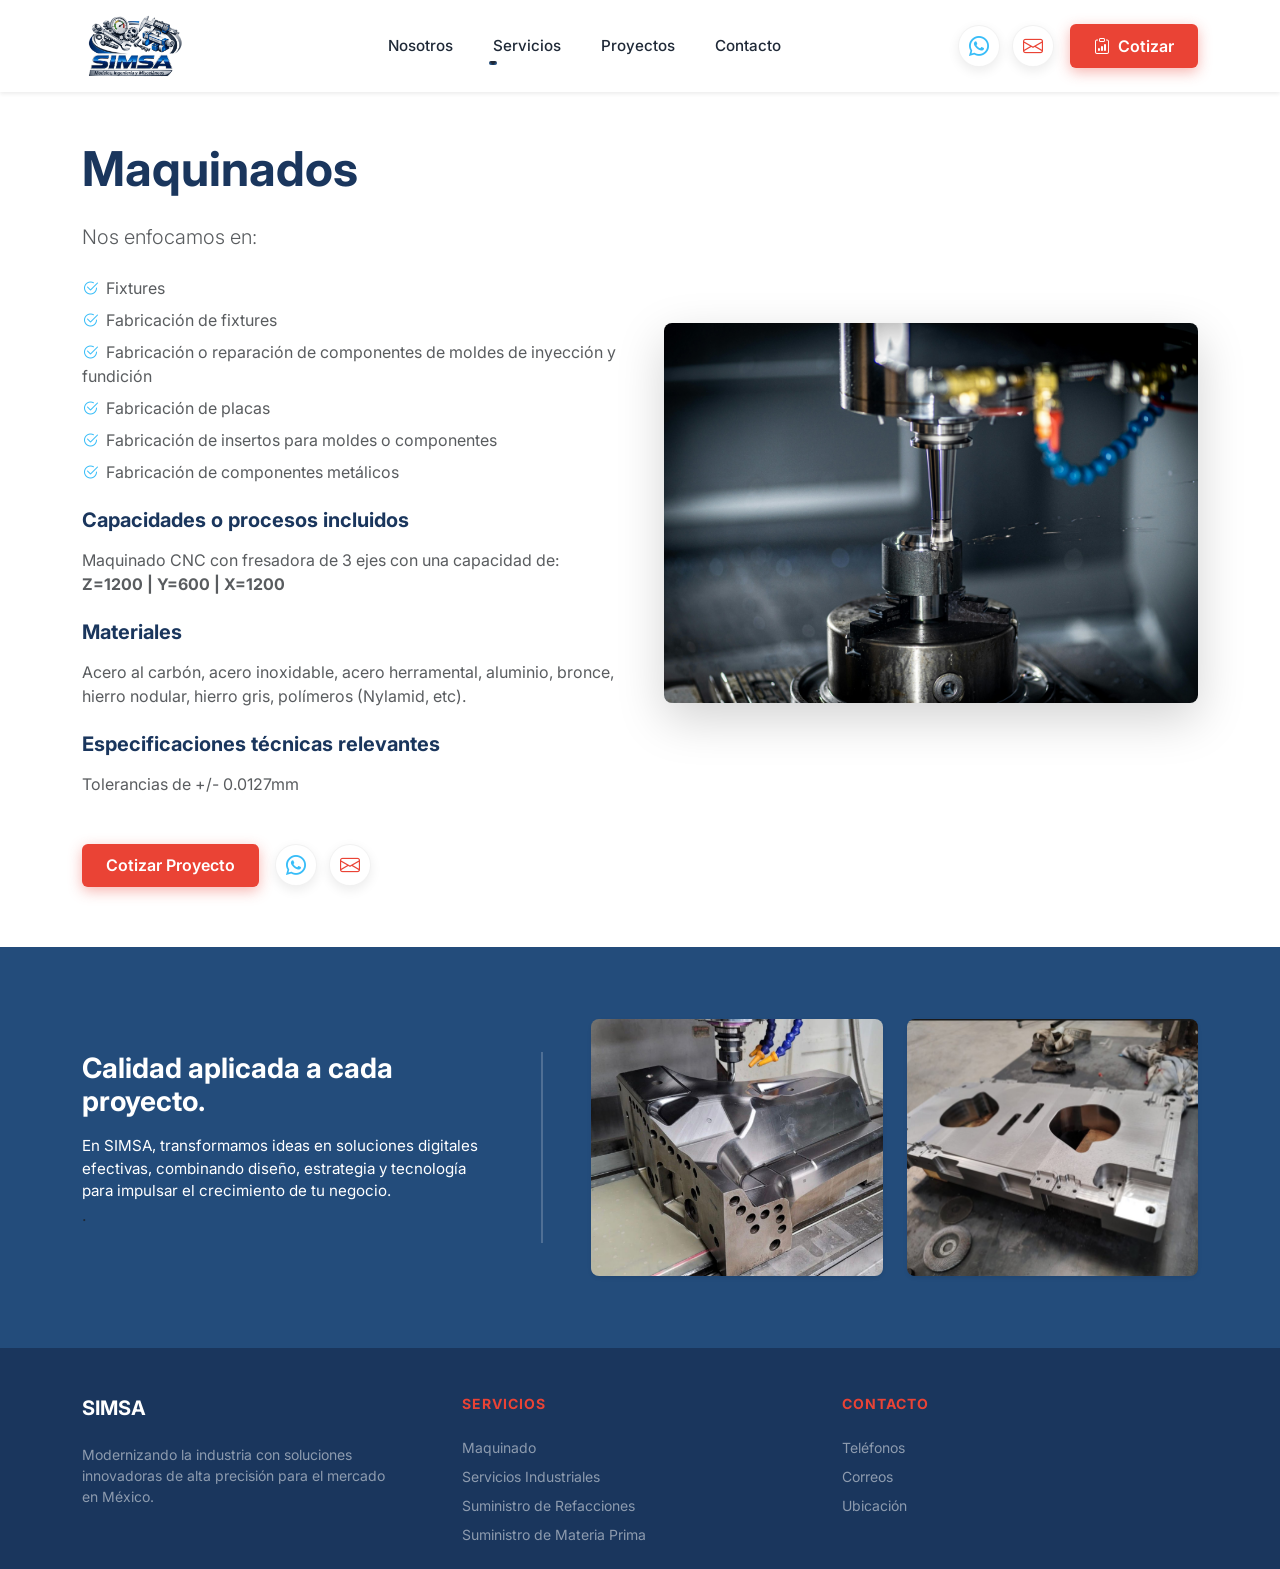
==== commit 7b43dc2c: "os shit" ====
--- a/maquinado.html
+++ b/maquinado.html
@@ -52,12 +52,15 @@
                             <li><a class="dropdown-item py-2" href="servicios_industriales.html">Servicios
                                     Industriales</a></li>
                             <li><a class="dropdown-item py-2" href="suministro_refacciones.html">Suministro de
-                                    Refacciones y Consumibles</a></li>
+                                    Refacciones</a></li>
                             <li><a class="dropdown-item py-2" href="suministro_materia_prima.html">Suministro de Materia
                                     Prima</a></li>
                         </ul>
                     </li>
                     <li class="nav-item">
+                        <a class="nav-link" href="index.html#proyectos">Proyectos</a>
+                    </li>
+                    <li class="nav-item">
                         <a class="nav-link" href="index.html#contacto">Contacto</a>
                     </li>
                 </ul>
@@ -65,12 +68,15 @@
 
             <!-- Contact Icons & Button -->
             <div class="d-none d-lg-flex align-items-center gap-3">
-                <a href="https://wa.me/525551234567" target="_blank"
-                    class="nav-social-icon fs-5 text-decoration-none transition-all" title="WhatsApp"><i
-                        class="bi bi-whatsapp"></i></a>
-                <a href="mailto:contacto@simsa.com.mx" class="nav-social-icon fs-5 text-decoration-none transition-all"
-                    title="Email"><i class="bi bi-envelope"></i></a>
-                <a href="index.html#contacto" class="btn btn-primary btn-brand ms-2 d-flex align-items-center"><i
+                <div class="contact-group">
+                    <a href="https://wa.me/5218424236824" target="_blank" class="btn-contact-quick whatsapp" title="WhatsApp">
+                        <i class="bi bi-whatsapp"></i>
+                    </a>
+                    <a href="mailto:contacto@simsa.com.mx" class="btn-contact-quick gmail" title="Gmail">
+                        <i class="bi bi-envelope"></i>
+                    </a>
+                </div>
+                <a href="index.html#contacto" class="btn btn-primary btn-brand d-flex align-items-center"><i
                         class="bi bi-clipboard-data me-2"></i>Cotizar</a>
             </div>
         </div>
@@ -103,7 +109,17 @@
                     <h5 class="fw-bold mb-3 mt-4 reveal" style="color: var(--brand-blue-dark); transition-delay: 1.3s;">Especificaciones técnicas relevantes</h5>
                     <p class="text-muted mb-5 reveal" style="transition-delay: 1.4s;">Tolerancias de +/- 0.0127mm</p>
                     
-                    <a href="index.html#contacto" class="btn btn-brand mt-4 reveal" style="transition-delay: 1.5s;">Cotizar Proyecto</a>
+                    <div class="d-flex align-items-center gap-3 mt-4">
+                        <a href="index.html#contacto" class="btn btn-brand reveal" style="transition-delay: 1.5s;">Cotizar Proyecto</a>
+                        <div class="contact-group reveal" style="transition-delay: 1.6s;">
+                            <a href="https://wa.me/5218424236824" target="_blank" class="btn-contact-quick whatsapp" title="WhatsApp">
+                                <i class="bi bi-whatsapp"></i>
+                            </a>
+                            <a href="mailto:contacto@simsa.com.mx" class="btn-contact-quick gmail" title="Gmail">
+                                <i class="bi bi-envelope"></i>
+                            </a>
+                        </div>
+                    </div>
                 </div>
                 <!-- Right: Image -->
                 <div class="col-lg-6 reveal" style="transition-delay: 0.4s;">
@@ -150,99 +166,43 @@
     </section>
 
     <!-- Footer -->
-    <footer class="footer pt-5 pb-4 mt-auto" style="background-color: var(--brand-blue-dark, #1a365d); border-top: 4px solid var(--brand-red, #ea4335);">
+    <footer class="footer pb-4 pt-4 mt-auto" style="background-color: #1a365d; color: white;">
         <div class="container">
-            <div class="row pt-4 pb-3">
-                <!-- Branding -->
+            <div class="row pt-4">
                 <div class="col-lg-4 mb-4 mb-lg-0 pe-lg-5">
-                    <h5 class="fw-black mb-4 text-white fs-4" style="letter-spacing: 1px;">SIMSA</h5>
-                    <p class="text-white-50 small mb-4" style="line-height: 1.8;">
-                        Modernizando la industria con soluciones innovadoras de alta precisión para el mercado en México.
-                    </p>
-                    <div class="d-flex align-items-center gap-3 mt-3">
-                        <a href="https://wa.me/5218424236824" target="_blank" class="text-white-50 bg-light bg-opacity-10 rounded-circle d-flex align-items-center justify-content-center transition-all bg-hover-brand" style="width: 40px; height: 40px; text-decoration: none;" title="WhatsApp">
-                            <i class="bi bi-whatsapp"></i>
-                        </a>
-                        <a href="mailto:contacto@simsa.com.mx" class="text-white-50 bg-light bg-opacity-10 rounded-circle d-flex align-items-center justify-content-center transition-all bg-hover-brand" style="width: 40px; height: 40px; text-decoration: none;" title="Email">
-                            <i class="bi bi-envelope"></i>
-                        </a>
-                    </div>
-                </div>
-
-                <!-- Services -->
-                <div class="col-lg-4 col-md-6 mb-4 mb-md-0 ps-lg-4">
-                    <h6 class="fw-bold mb-4 text-brand-red text-uppercase small" style="letter-spacing: 1.5px;">Servicios</h6>
-                    <ul class="list-unstyled mb-0 d-flex flex-column gap-3 text-white-50 small">
-                        <li>
-                            <a href="maquinado.html" class="text-white-50 text-decoration-none d-inline-flex align-items-center transition-all footer-link">
-                                <i class="bi bi-chevron-right me-2 text-brand-red small"></i>Maquinado
-                            </a>
+                    <h5 class="fw-bold mb-4 text-white">SIMSA</h5>
+                    <p class="text-white-50 small">Modernizando la industria con soluciones innovadoras de alta
+                        precisión para el mercado en México.</p>
+                </div>
+
+                <div class="col-lg-4 col-md-6 mb-4 mb-md-0">
+                    <h6 class="fw-bold mb-4 text-brand-red text-uppercase small" style="letter-spacing: 1px;">Servicios
+                    </h6>
+                    <ul class="list-unstyled mb-0 d-flex flex-column gap-2 text-white-50 small">
+                        <li><a href="maquinado.html"
+                                class="text-white-50 text-decoration-none footer-link">Maquinado</a></li>
+                        <li><a href="servicios_industriales.html"
+                                class="text-white-50 text-decoration-none footer-link">Servicios Industriales</a></li>
+                        <li><a href="suministro_refacciones.html"
+                                class="text-white-50 text-decoration-none footer-link">Suministro de Refacciones</a>
                         </li>
-                        <li>
-                            <a href="servicios_industriales.html" class="text-white-50 text-decoration-none d-inline-flex align-items-center transition-all footer-link">
-                                <i class="bi bi-chevron-right me-2 text-brand-red small"></i>Servicios Industriales
-                            </a>
-                        </li>
-                        <li>
-                            <a href="suministro_refacciones.html" class="text-white-50 text-decoration-none d-inline-flex align-items-center transition-all footer-link">
-                                <i class="bi bi-chevron-right me-2 text-brand-red small"></i>Suministro de Refacciones y Consumibles
-                            </a>
-                        </li>
-                        <li>
-                            <a href="suministro_materia_prima.html" class="text-white-50 text-decoration-none d-inline-flex align-items-center transition-all footer-link">
-                                <i class="bi bi-chevron-right me-2 text-brand-red small"></i>Suministro de Materia Prima
-                            </a>
+                        <li><a href="suministro_materia_prima.html"
+                                class="text-white-50 text-decoration-none footer-link">Suministro de Materia Prima</a>
                         </li>
                     </ul>
                 </div>
 
-                <!-- Contact -->
                 <div class="col-lg-4 col-md-6">
-                    <h6 class="fw-bold mb-4 text-brand-red text-uppercase small" style="letter-spacing: 1.5px;">Contacto</h6>
-                    <ul class="list-unstyled mb-0 d-flex flex-column gap-3 text-white-50 small">
-                        <li class="d-flex align-items-start">
-                            <i class="bi bi-whatsapp mt-1 me-3 text-brand-red fs-6"></i>
-                            <div>
-                                <span class="d-block small text-uppercase fw-bold text-white-50 mb-1" style="font-size: 0.7rem;">Teléfono</span>
-                                <a href="https://wa.me/5218424236824" target="_blank" class="text-white text-decoration-none transition-all footer-link">
-                                    +52 (842) 423-6824
-                                </a>
-                            </div>
-                        </li>
-                        <li class="d-flex align-items-start">
-                            <i class="bi bi-envelope-fill mt-1 me-3 text-brand-red fs-6"></i>
-                            <div>
-                                <span class="d-block small text-uppercase fw-bold text-white-50 mb-1" style="font-size: 0.7rem;">Correo</span>
-                                <a href="mailto:contacto@simsa.com.mx" class="text-white text-decoration-none transition-all footer-link">
-                                    contacto@simsa.com.mx
-                                </a>
-                            </div>
-                        </li>
-                        <li class="d-flex align-items-start">
-                            <i class="bi bi-geo-alt-fill mt-1 me-3 text-brand-red fs-6"></i>
-                            <div>
-                                <span class="d-block small text-uppercase fw-bold text-white-50 mb-1" style="font-size: 0.7rem;">Ubicación</span>
-                                <span class="text-white" style="line-height: 1.6;">Ramos Arizpe, Saltillo, García,<br>Monterrey, norte del país</span>
-                            </div>
-                        </li>
+                    <h6 class="fw-bold mb-4 text-brand-red text-uppercase small" style="letter-spacing: 1px;">Contacto
+                    </h6>
+                    <ul class="list-unstyled mb-0 d-flex flex-column gap-2 text-white-50 small">
+                        <li>Teléfonos</li>
+                        <li>Correos</li>
+                        <li>Ubicación</li>
                     </ul>
                 </div>
             </div>
         </div>
-        
-        <!-- Copyright Bottom -->
-        <div class="container mt-3 pt-4 border-top border-secondary border-opacity-25">
-            <div class="row align-items-center">
-                <div class="col-12 text-center">
-                    <p class="mb-0 text-white-50" style="font-size: 0.8rem;">&copy; 2024 SIMSA. Todos los derechos reservados.</p>
-                </div>
-            </div>
-        </div>
-        
-        <style>
-            .footer-link:hover { color: #ffffff !important; transform: translateX(3px); }
-            .bg-hover-brand:hover { background-color: var(--brand-red, #ea4335) !important; color: #ffffff !important; opacity: 1 !important; transform: translateY(-3px); }
-        </style>
     </footer>
 
     <!-- Bootstrap JS -->
--- a/css/style.css
+++ b/css/style.css
@@ -618,3 +618,57 @@
     grid-row: auto !important;
   }
 }
+
+/* ================= Quick Contact Buttons ================= */
+.contact-group {
+  display: flex;
+  align-items: center;
+  gap: 0.75rem;
+}
+
+.btn-contact-quick {
+  width: 42px;
+  height: 42px;
+  border-radius: 50%;
+  display: flex;
+  align-items: center;
+  justify-content: center;
+  font-size: 1.25rem;
+  transition: all 0.3s cubic-bezier(0.34, 1.56, 0.64, 1);
+  background: white;
+  box-shadow: 0 4px 12px rgba(0,0,0,0.08);
+  border: 1px solid rgba(0,0,0,0.05);
+  text-decoration: none;
+}
+
+.btn-contact-quick.whatsapp {
+  color: var(--brand-green);
+}
+
+.btn-contact-quick.gmail {
+  color: var(--brand-red);
+}
+
+.btn-contact-quick:hover {
+  transform: translateY(-4px) scale(1.05);
+  box-shadow: 0 8px 20px rgba(0,0,0,0.12);
+}
+
+.btn-contact-quick.whatsapp:hover {
+  background-color: var(--brand-green);
+  color: white;
+  border-color: var(--brand-green);
+}
+
+.btn-contact-quick.gmail:hover {
+  background-color: var(--brand-red);
+  color: white;
+  border-color: var(--brand-red);
+}
+
+/* Larger variant for Hero and sections */
+.btn-contact-quick.btn-contact-lg {
+  width: 54px;
+  height: 54px;
+  font-size: 1.6rem;
+}
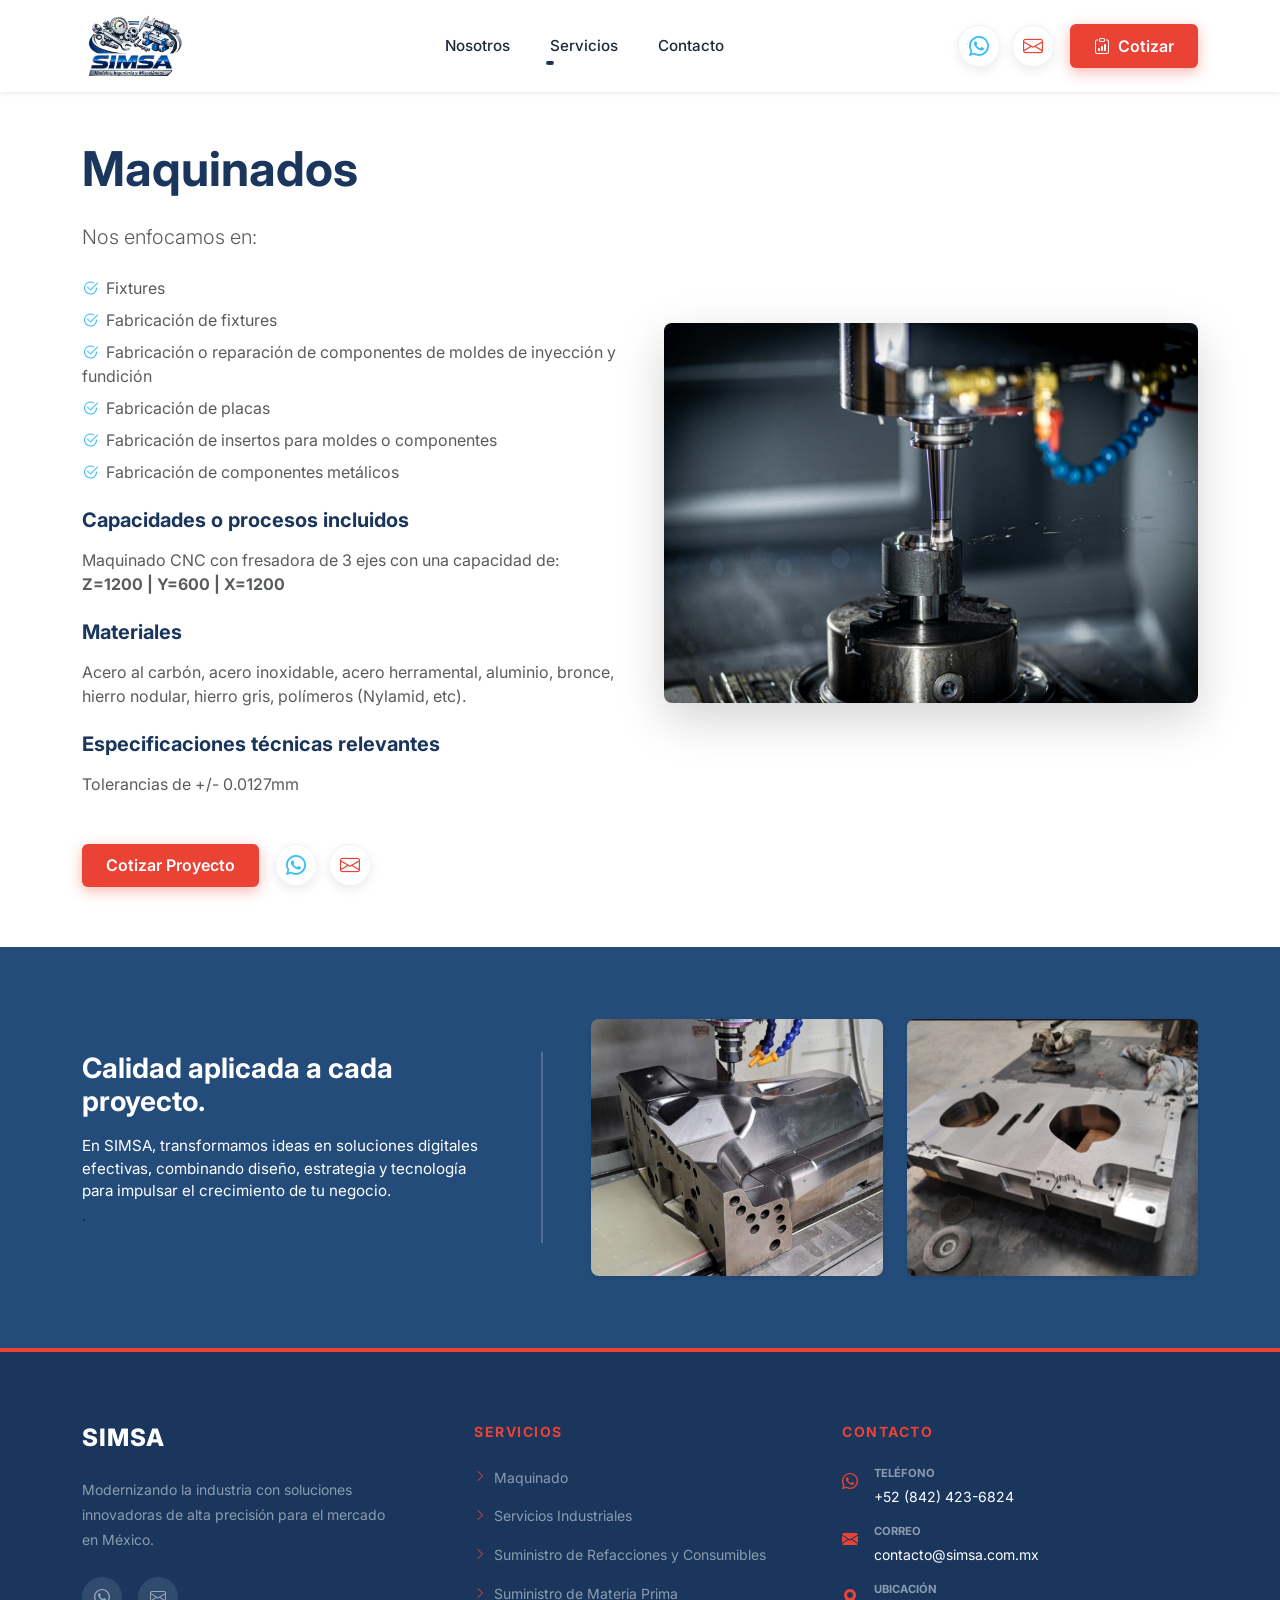
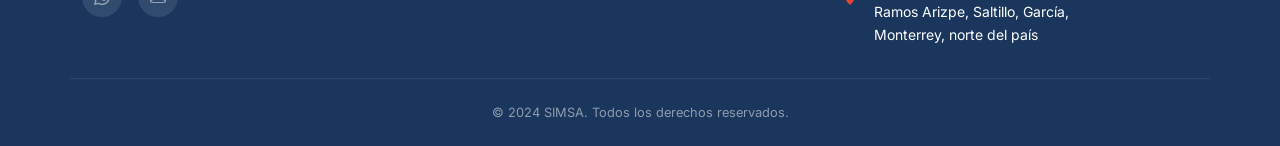
==== commit 09d8cc22: "Merge branch 'main' of https://github.com/Misaelprogramer88/simsa" ====
--- a/maquinado.html
+++ b/maquinado.html
@@ -52,13 +52,10 @@
                             <li><a class="dropdown-item py-2" href="servicios_industriales.html">Servicios
                                     Industriales</a></li>
                             <li><a class="dropdown-item py-2" href="suministro_refacciones.html">Suministro de
-                                    Refacciones</a></li>
+                                    Refacciones y Consumibles</a></li>
                             <li><a class="dropdown-item py-2" href="suministro_materia_prima.html">Suministro de Materia
                                     Prima</a></li>
                         </ul>
-                    </li>
-                    <li class="nav-item">
-                        <a class="nav-link" href="index.html#proyectos">Proyectos</a>
                     </li>
                     <li class="nav-item">
                         <a class="nav-link" href="index.html#contacto">Contacto</a>
@@ -166,43 +163,99 @@
     </section>
 
     <!-- Footer -->
-    <footer class="footer pb-4 pt-4 mt-auto" style="background-color: #1a365d; color: white;">
+    <footer class="footer pt-5 pb-4 mt-auto" style="background-color: var(--brand-blue-dark, #1a365d); border-top: 4px solid var(--brand-red, #ea4335);">
         <div class="container">
-            <div class="row pt-4">
+            <div class="row pt-4 pb-3">
+                <!-- Branding -->
                 <div class="col-lg-4 mb-4 mb-lg-0 pe-lg-5">
-                    <h5 class="fw-bold mb-4 text-white">SIMSA</h5>
-                    <p class="text-white-50 small">Modernizando la industria con soluciones innovadoras de alta
-                        precisión para el mercado en México.</p>
-                </div>
-
-                <div class="col-lg-4 col-md-6 mb-4 mb-md-0">
-                    <h6 class="fw-bold mb-4 text-brand-red text-uppercase small" style="letter-spacing: 1px;">Servicios
-                    </h6>
-                    <ul class="list-unstyled mb-0 d-flex flex-column gap-2 text-white-50 small">
-                        <li><a href="maquinado.html"
-                                class="text-white-50 text-decoration-none footer-link">Maquinado</a></li>
-                        <li><a href="servicios_industriales.html"
-                                class="text-white-50 text-decoration-none footer-link">Servicios Industriales</a></li>
-                        <li><a href="suministro_refacciones.html"
-                                class="text-white-50 text-decoration-none footer-link">Suministro de Refacciones</a>
-                        </li>
-                        <li><a href="suministro_materia_prima.html"
-                                class="text-white-50 text-decoration-none footer-link">Suministro de Materia Prima</a>
+                    <h5 class="fw-black mb-4 text-white fs-4" style="letter-spacing: 1px;">SIMSA</h5>
+                    <p class="text-white-50 small mb-4" style="line-height: 1.8;">
+                        Modernizando la industria con soluciones innovadoras de alta precisión para el mercado en México.
+                    </p>
+                    <div class="d-flex align-items-center gap-3 mt-3">
+                        <a href="https://wa.me/5218424236824" target="_blank" class="text-white-50 bg-light bg-opacity-10 rounded-circle d-flex align-items-center justify-content-center transition-all bg-hover-brand" style="width: 40px; height: 40px; text-decoration: none;" title="WhatsApp">
+                            <i class="bi bi-whatsapp"></i>
+                        </a>
+                        <a href="mailto:contacto@simsa.com.mx" class="text-white-50 bg-light bg-opacity-10 rounded-circle d-flex align-items-center justify-content-center transition-all bg-hover-brand" style="width: 40px; height: 40px; text-decoration: none;" title="Email">
+                            <i class="bi bi-envelope"></i>
+                        </a>
+                    </div>
+                </div>
+
+                <!-- Services -->
+                <div class="col-lg-4 col-md-6 mb-4 mb-md-0 ps-lg-4">
+                    <h6 class="fw-bold mb-4 text-brand-red text-uppercase small" style="letter-spacing: 1.5px;">Servicios</h6>
+                    <ul class="list-unstyled mb-0 d-flex flex-column gap-3 text-white-50 small">
+                        <li>
+                            <a href="maquinado.html" class="text-white-50 text-decoration-none d-inline-flex align-items-center transition-all footer-link">
+                                <i class="bi bi-chevron-right me-2 text-brand-red small"></i>Maquinado
+                            </a>
+                        </li>
+                        <li>
+                            <a href="servicios_industriales.html" class="text-white-50 text-decoration-none d-inline-flex align-items-center transition-all footer-link">
+                                <i class="bi bi-chevron-right me-2 text-brand-red small"></i>Servicios Industriales
+                            </a>
+                        </li>
+                        <li>
+                            <a href="suministro_refacciones.html" class="text-white-50 text-decoration-none d-inline-flex align-items-center transition-all footer-link">
+                                <i class="bi bi-chevron-right me-2 text-brand-red small"></i>Suministro de Refacciones y Consumibles
+                            </a>
+                        </li>
+                        <li>
+                            <a href="suministro_materia_prima.html" class="text-white-50 text-decoration-none d-inline-flex align-items-center transition-all footer-link">
+                                <i class="bi bi-chevron-right me-2 text-brand-red small"></i>Suministro de Materia Prima
+                            </a>
                         </li>
                     </ul>
                 </div>
 
+                <!-- Contact -->
                 <div class="col-lg-4 col-md-6">
-                    <h6 class="fw-bold mb-4 text-brand-red text-uppercase small" style="letter-spacing: 1px;">Contacto
-                    </h6>
-                    <ul class="list-unstyled mb-0 d-flex flex-column gap-2 text-white-50 small">
-                        <li>Teléfonos</li>
-                        <li>Correos</li>
-                        <li>Ubicación</li>
+                    <h6 class="fw-bold mb-4 text-brand-red text-uppercase small" style="letter-spacing: 1.5px;">Contacto</h6>
+                    <ul class="list-unstyled mb-0 d-flex flex-column gap-3 text-white-50 small">
+                        <li class="d-flex align-items-start">
+                            <i class="bi bi-whatsapp mt-1 me-3 text-brand-red fs-6"></i>
+                            <div>
+                                <span class="d-block small text-uppercase fw-bold text-white-50 mb-1" style="font-size: 0.7rem;">Teléfono</span>
+                                <a href="https://wa.me/5218424236824" target="_blank" class="text-white text-decoration-none transition-all footer-link">
+                                    +52 (842) 423-6824
+                                </a>
+                            </div>
+                        </li>
+                        <li class="d-flex align-items-start">
+                            <i class="bi bi-envelope-fill mt-1 me-3 text-brand-red fs-6"></i>
+                            <div>
+                                <span class="d-block small text-uppercase fw-bold text-white-50 mb-1" style="font-size: 0.7rem;">Correo</span>
+                                <a href="mailto:contacto@simsa.com.mx" class="text-white text-decoration-none transition-all footer-link">
+                                    contacto@simsa.com.mx
+                                </a>
+                            </div>
+                        </li>
+                        <li class="d-flex align-items-start">
+                            <i class="bi bi-geo-alt-fill mt-1 me-3 text-brand-red fs-6"></i>
+                            <div>
+                                <span class="d-block small text-uppercase fw-bold text-white-50 mb-1" style="font-size: 0.7rem;">Ubicación</span>
+                                <span class="text-white" style="line-height: 1.6;">Ramos Arizpe, Saltillo, García,<br>Monterrey, norte del país</span>
+                            </div>
+                        </li>
                     </ul>
                 </div>
             </div>
         </div>
+        
+        <!-- Copyright Bottom -->
+        <div class="container mt-3 pt-4 border-top border-secondary border-opacity-25">
+            <div class="row align-items-center">
+                <div class="col-12 text-center">
+                    <p class="mb-0 text-white-50" style="font-size: 0.8rem;">&copy; 2024 SIMSA. Todos los derechos reservados.</p>
+                </div>
+            </div>
+        </div>
+        
+        <style>
+            .footer-link:hover { color: #ffffff !important; transform: translateX(3px); }
+            .bg-hover-brand:hover { background-color: var(--brand-red, #ea4335) !important; color: #ffffff !important; opacity: 1 !important; transform: translateY(-3px); }
+        </style>
     </footer>
 
     <!-- Bootstrap JS -->
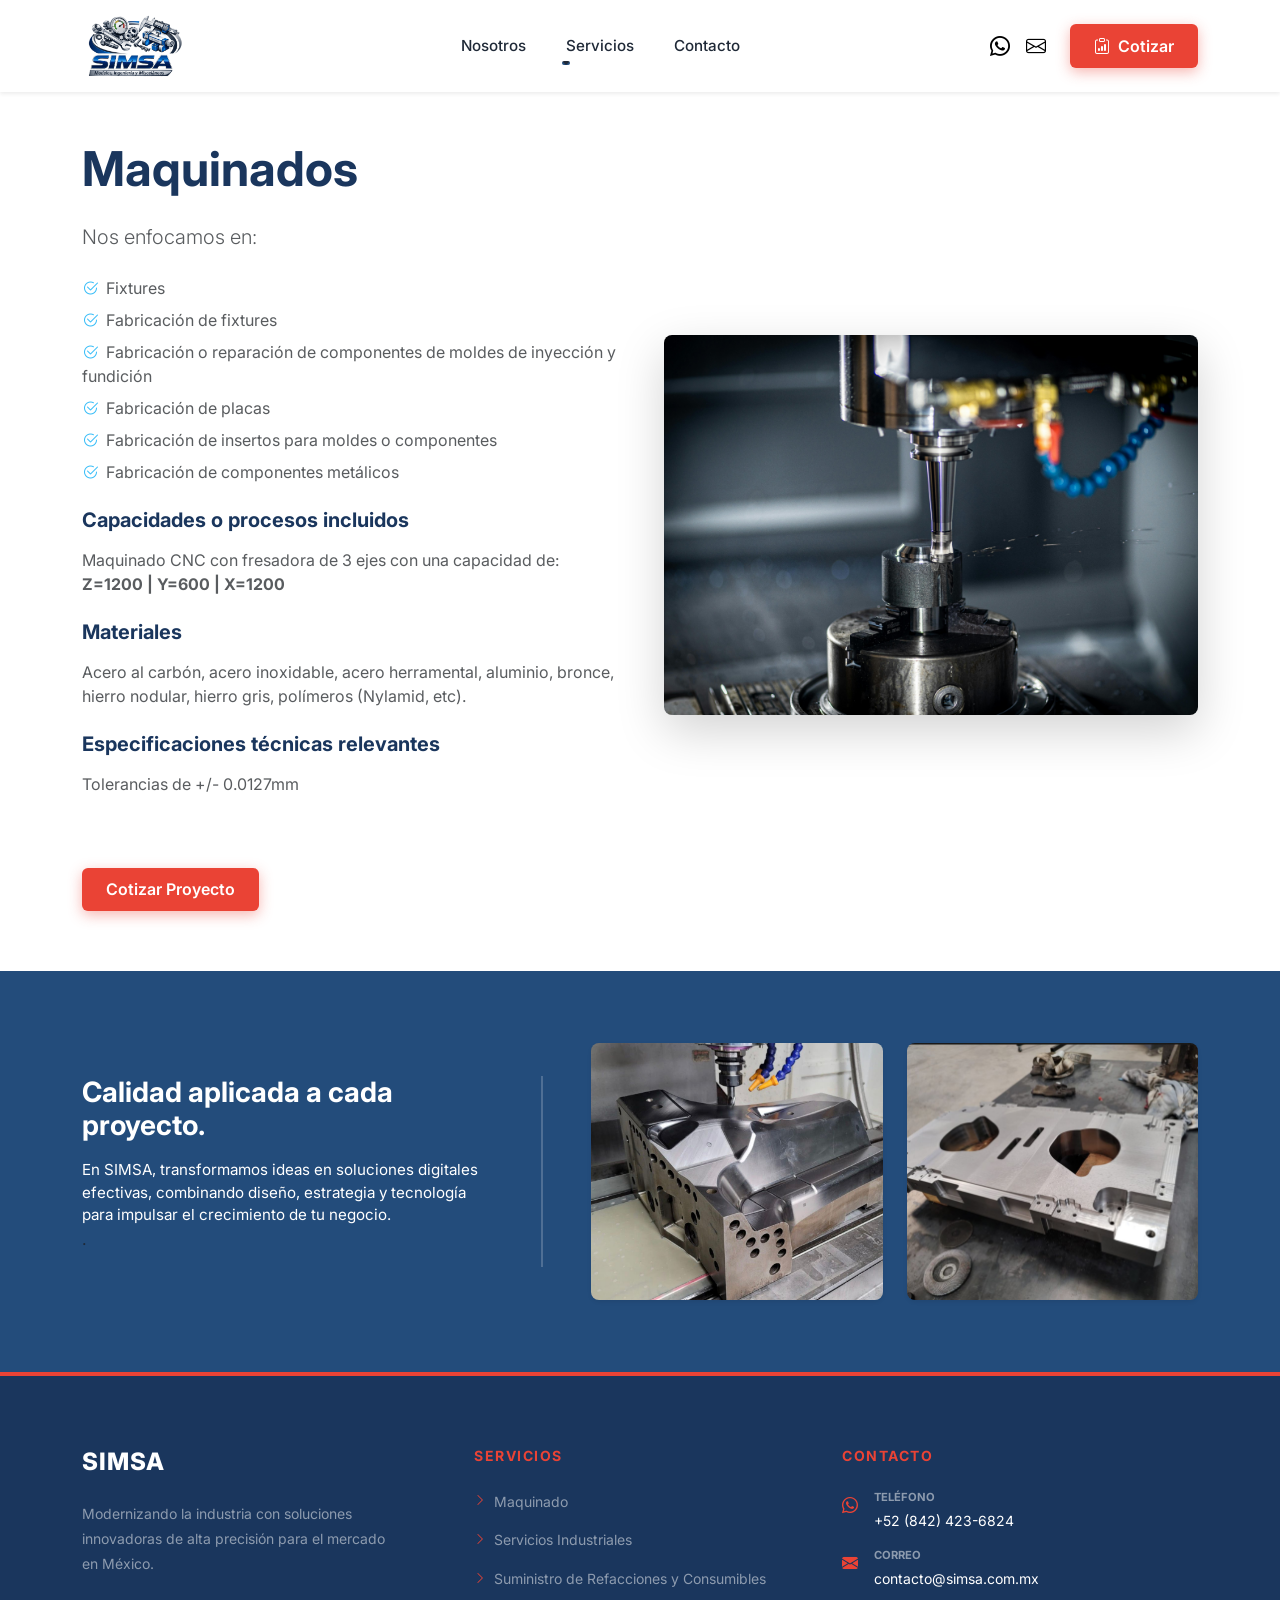
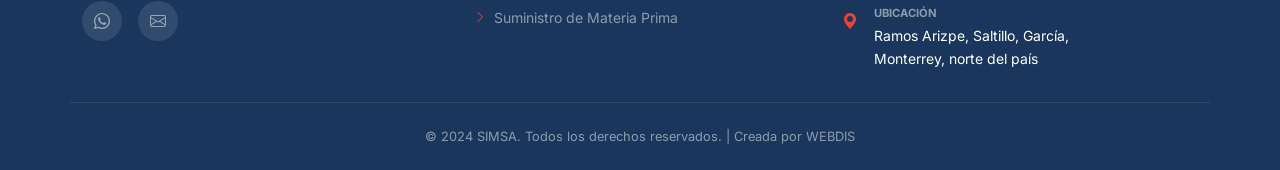
==== commit a242f0d8: "cambios" ====
--- a/maquinado.html
+++ b/maquinado.html
@@ -65,15 +65,12 @@
 
             <!-- Contact Icons & Button -->
             <div class="d-none d-lg-flex align-items-center gap-3">
-                <div class="contact-group">
-                    <a href="https://wa.me/5218424236824" target="_blank" class="btn-contact-quick whatsapp" title="WhatsApp">
-                        <i class="bi bi-whatsapp"></i>
-                    </a>
-                    <a href="mailto:contacto@simsa.com.mx" class="btn-contact-quick gmail" title="Gmail">
-                        <i class="bi bi-envelope"></i>
-                    </a>
-                </div>
-                <a href="index.html#contacto" class="btn btn-primary btn-brand d-flex align-items-center"><i
+                <a href="https://wa.me/525551234567" target="_blank"
+                    class="nav-social-icon fs-5 text-decoration-none transition-all" title="WhatsApp"><i
+                        class="bi bi-whatsapp"></i></a>
+                <a href="mailto:contacto@simsa.com.mx" class="nav-social-icon fs-5 text-decoration-none transition-all"
+                    title="Email"><i class="bi bi-envelope"></i></a>
+                <a href="index.html#contacto" class="btn btn-primary btn-brand ms-2 d-flex align-items-center"><i
                         class="bi bi-clipboard-data me-2"></i>Cotizar</a>
             </div>
         </div>
@@ -106,17 +103,7 @@
                     <h5 class="fw-bold mb-3 mt-4 reveal" style="color: var(--brand-blue-dark); transition-delay: 1.3s;">Especificaciones técnicas relevantes</h5>
                     <p class="text-muted mb-5 reveal" style="transition-delay: 1.4s;">Tolerancias de +/- 0.0127mm</p>
                     
-                    <div class="d-flex align-items-center gap-3 mt-4">
-                        <a href="index.html#contacto" class="btn btn-brand reveal" style="transition-delay: 1.5s;">Cotizar Proyecto</a>
-                        <div class="contact-group reveal" style="transition-delay: 1.6s;">
-                            <a href="https://wa.me/5218424236824" target="_blank" class="btn-contact-quick whatsapp" title="WhatsApp">
-                                <i class="bi bi-whatsapp"></i>
-                            </a>
-                            <a href="mailto:contacto@simsa.com.mx" class="btn-contact-quick gmail" title="Gmail">
-                                <i class="bi bi-envelope"></i>
-                            </a>
-                        </div>
-                    </div>
+                    <a href="index.html#contacto" class="btn btn-brand mt-4 reveal" style="transition-delay: 1.5s;">Cotizar Proyecto</a>
                 </div>
                 <!-- Right: Image -->
                 <div class="col-lg-6 reveal" style="transition-delay: 0.4s;">
@@ -247,7 +234,7 @@
         <div class="container mt-3 pt-4 border-top border-secondary border-opacity-25">
             <div class="row align-items-center">
                 <div class="col-12 text-center">
-                    <p class="mb-0 text-white-50" style="font-size: 0.8rem;">&copy; 2024 SIMSA. Todos los derechos reservados.</p>
+                    <p class="mb-0 text-white-50" style="font-size: 0.8rem;">&copy; 2024 SIMSA. Todos los derechos reservados. | Creada por WEBDIS</p>
                 </div>
             </div>
         </div>
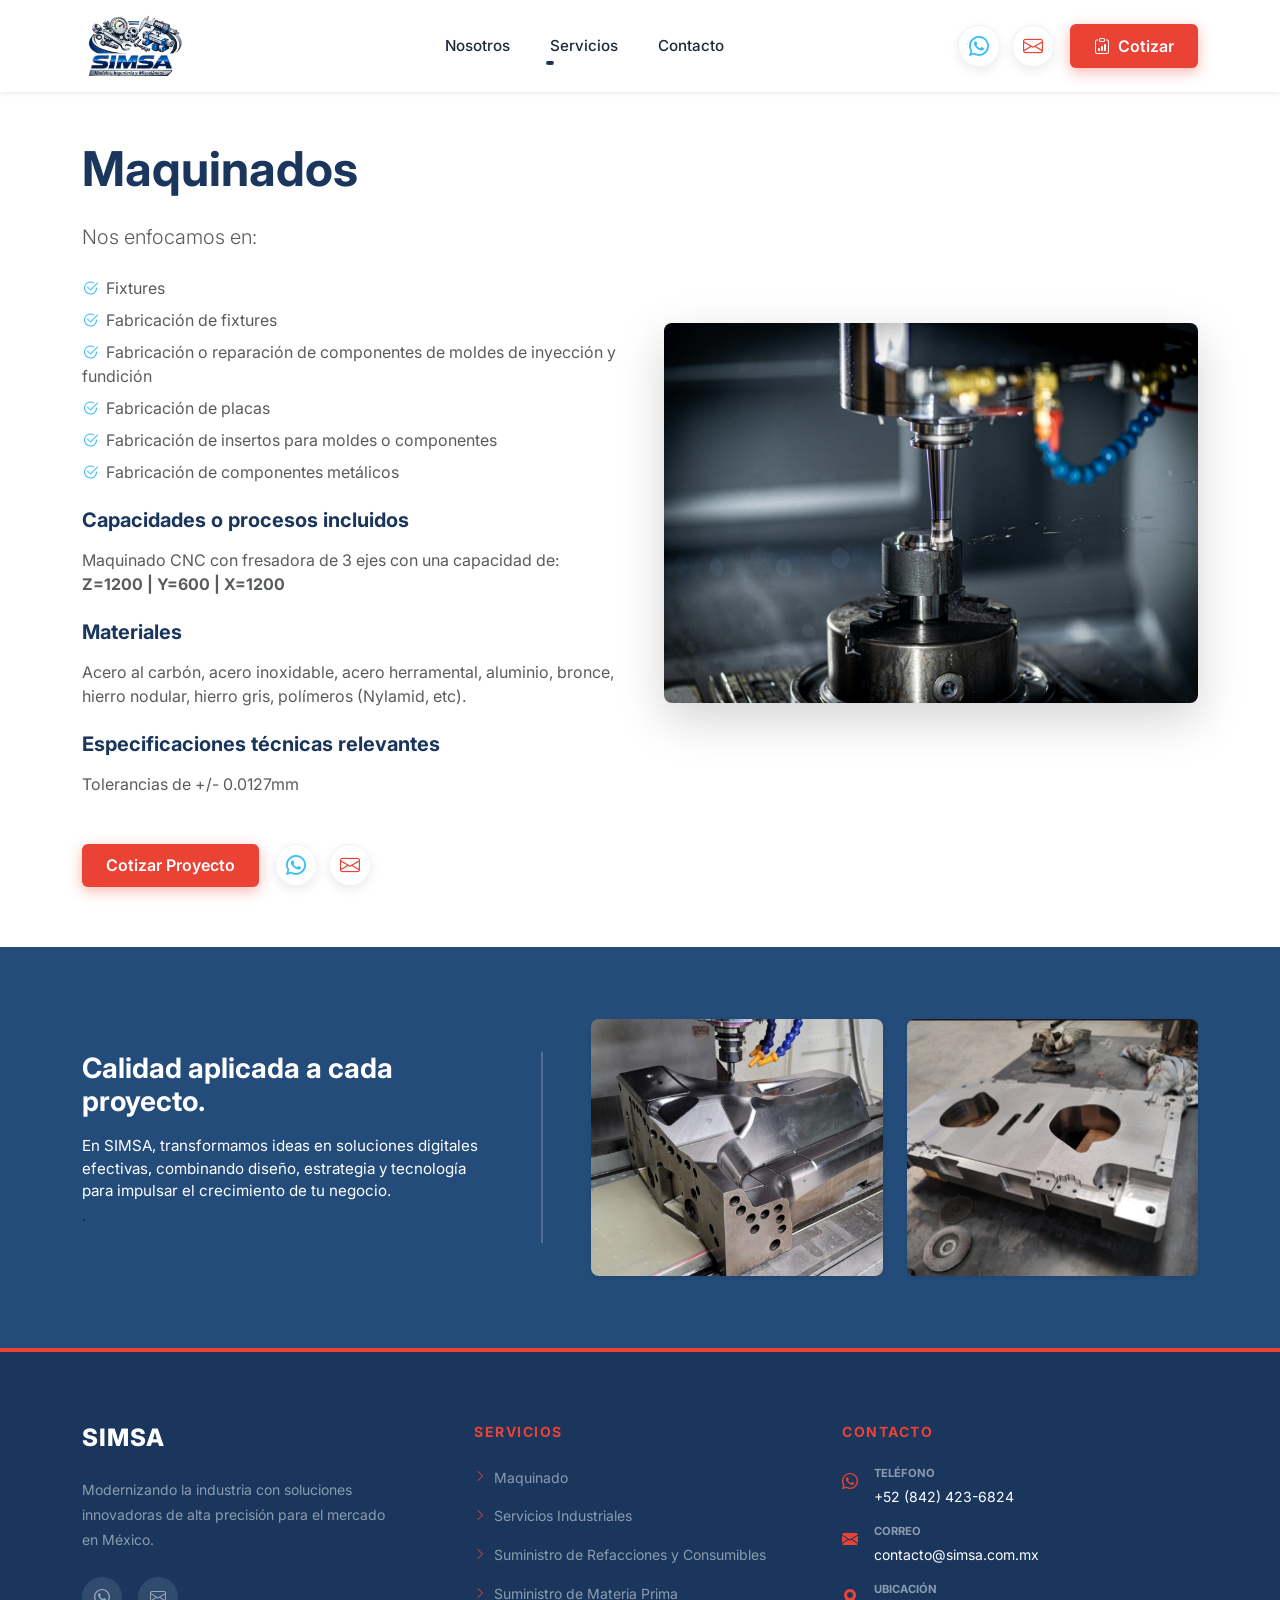
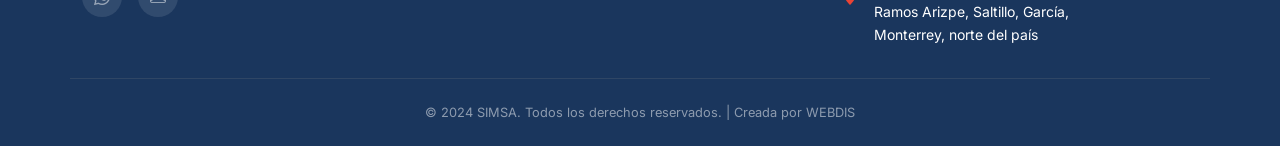
==== commit 49d48dde: "Merge branch 'main' of https://github.com/Misaelprogramer88/simsa" ====
--- a/maquinado.html
+++ b/maquinado.html
@@ -65,12 +65,15 @@
 
             <!-- Contact Icons & Button -->
             <div class="d-none d-lg-flex align-items-center gap-3">
-                <a href="https://wa.me/525551234567" target="_blank"
-                    class="nav-social-icon fs-5 text-decoration-none transition-all" title="WhatsApp"><i
-                        class="bi bi-whatsapp"></i></a>
-                <a href="mailto:contacto@simsa.com.mx" class="nav-social-icon fs-5 text-decoration-none transition-all"
-                    title="Email"><i class="bi bi-envelope"></i></a>
-                <a href="index.html#contacto" class="btn btn-primary btn-brand ms-2 d-flex align-items-center"><i
+                <div class="contact-group">
+                    <a href="https://wa.me/5218424236824" target="_blank" class="btn-contact-quick whatsapp" title="WhatsApp">
+                        <i class="bi bi-whatsapp"></i>
+                    </a>
+                    <a href="mailto:contacto@simsa.com.mx" class="btn-contact-quick gmail" title="Gmail">
+                        <i class="bi bi-envelope"></i>
+                    </a>
+                </div>
+                <a href="index.html#contacto" class="btn btn-primary btn-brand d-flex align-items-center"><i
                         class="bi bi-clipboard-data me-2"></i>Cotizar</a>
             </div>
         </div>
@@ -103,7 +106,17 @@
                     <h5 class="fw-bold mb-3 mt-4 reveal" style="color: var(--brand-blue-dark); transition-delay: 1.3s;">Especificaciones técnicas relevantes</h5>
                     <p class="text-muted mb-5 reveal" style="transition-delay: 1.4s;">Tolerancias de +/- 0.0127mm</p>
                     
-                    <a href="index.html#contacto" class="btn btn-brand mt-4 reveal" style="transition-delay: 1.5s;">Cotizar Proyecto</a>
+                    <div class="d-flex align-items-center gap-3 mt-4">
+                        <a href="index.html#contacto" class="btn btn-brand reveal" style="transition-delay: 1.5s;">Cotizar Proyecto</a>
+                        <div class="contact-group reveal" style="transition-delay: 1.6s;">
+                            <a href="https://wa.me/5218424236824" target="_blank" class="btn-contact-quick whatsapp" title="WhatsApp">
+                                <i class="bi bi-whatsapp"></i>
+                            </a>
+                            <a href="mailto:contacto@simsa.com.mx" class="btn-contact-quick gmail" title="Gmail">
+                                <i class="bi bi-envelope"></i>
+                            </a>
+                        </div>
+                    </div>
                 </div>
                 <!-- Right: Image -->
                 <div class="col-lg-6 reveal" style="transition-delay: 0.4s;">
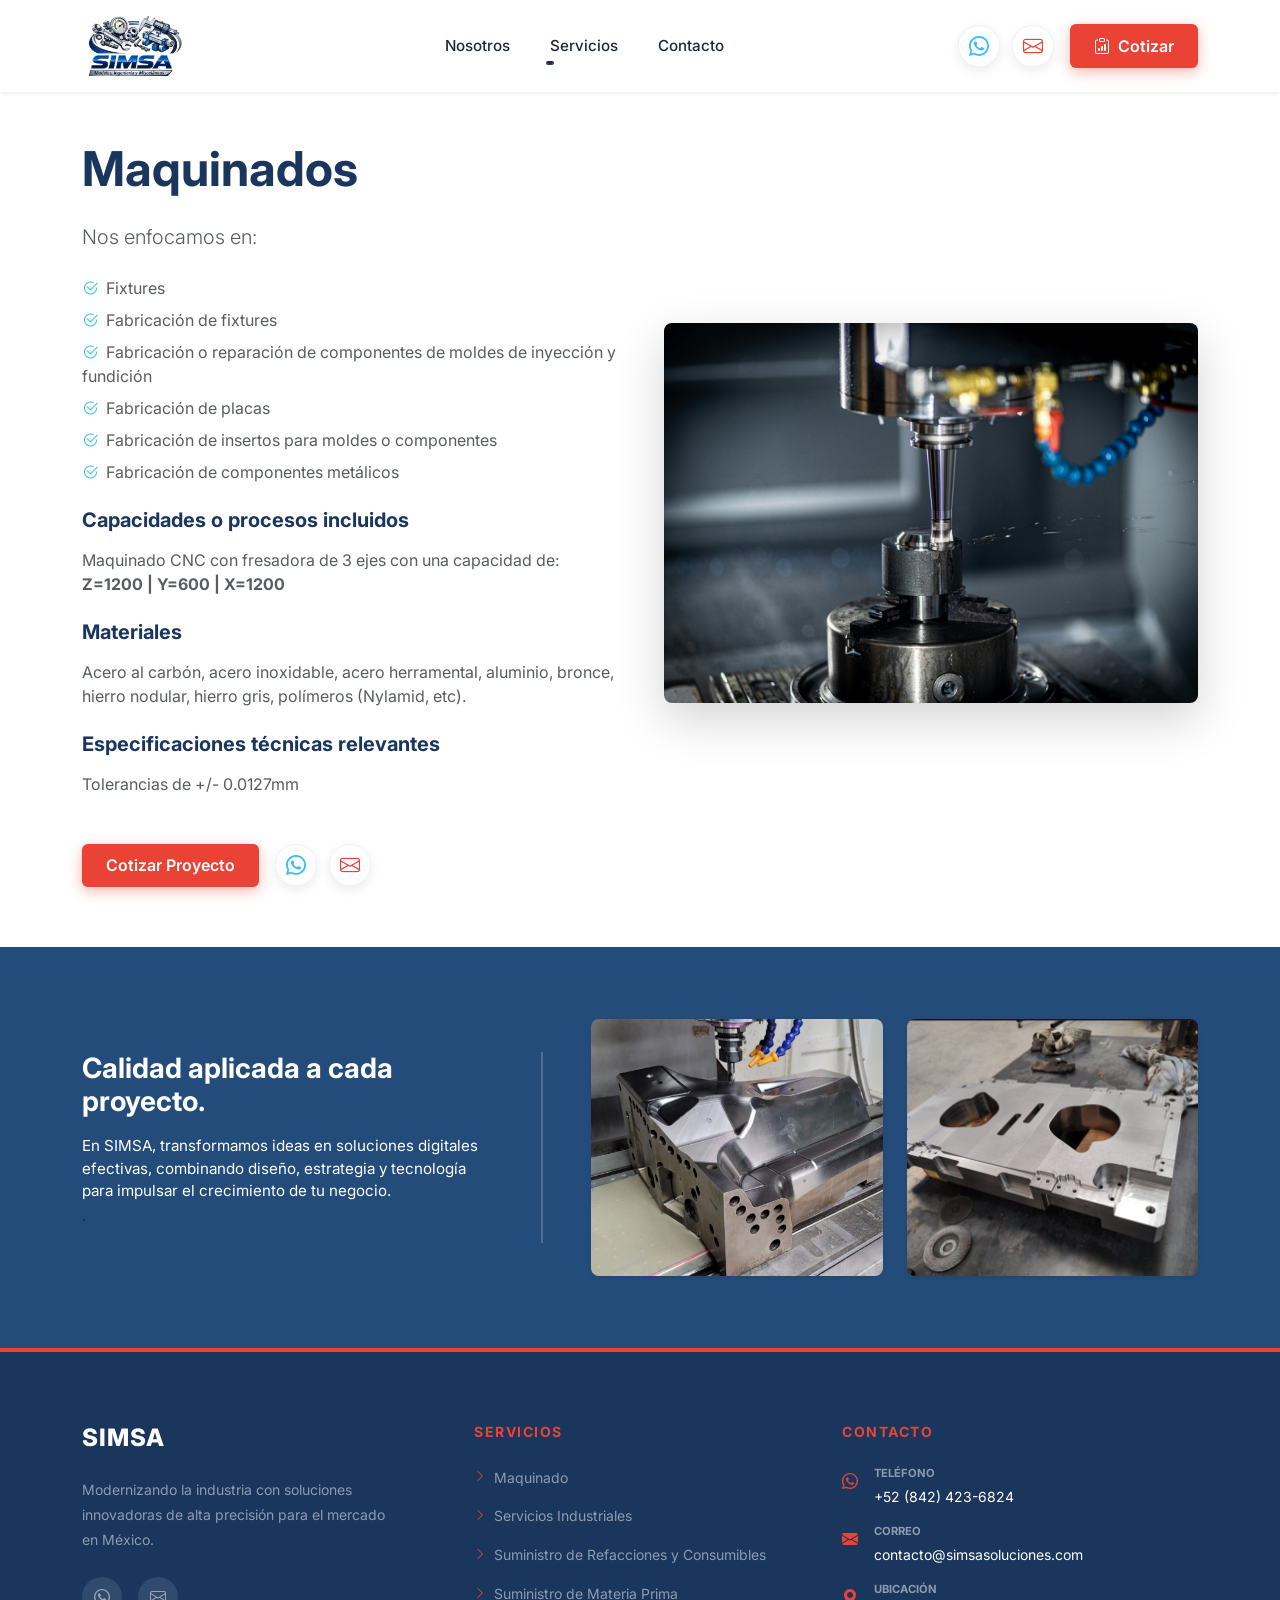
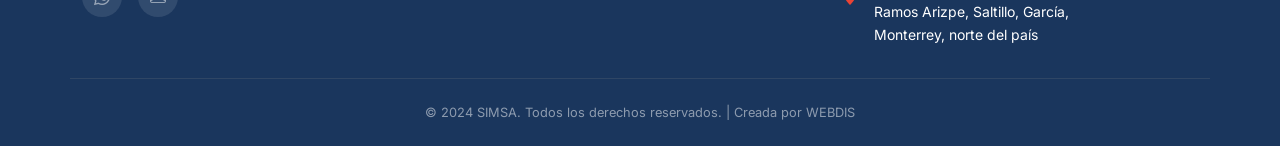
==== commit 23c1418d: "correo" ====
--- a/maquinado.html
+++ b/maquinado.html
@@ -69,7 +69,7 @@
                     <a href="https://wa.me/5218424236824" target="_blank" class="btn-contact-quick whatsapp" title="WhatsApp">
                         <i class="bi bi-whatsapp"></i>
                     </a>
-                    <a href="mailto:contacto@simsa.com.mx" class="btn-contact-quick gmail" title="Gmail">
+                    <a href="mailto:contacto@simsasoluciones.com" class="btn-contact-quick gmail" title="Gmail">
                         <i class="bi bi-envelope"></i>
                     </a>
                 </div>
@@ -112,7 +112,7 @@
                             <a href="https://wa.me/5218424236824" target="_blank" class="btn-contact-quick whatsapp" title="WhatsApp">
                                 <i class="bi bi-whatsapp"></i>
                             </a>
-                            <a href="mailto:contacto@simsa.com.mx" class="btn-contact-quick gmail" title="Gmail">
+                            <a href="mailto:contacto@simsasoluciones.com" class="btn-contact-quick gmail" title="Gmail">
                                 <i class="bi bi-envelope"></i>
                             </a>
                         </div>
@@ -176,7 +176,7 @@
                         <a href="https://wa.me/5218424236824" target="_blank" class="text-white-50 bg-light bg-opacity-10 rounded-circle d-flex align-items-center justify-content-center transition-all bg-hover-brand" style="width: 40px; height: 40px; text-decoration: none;" title="WhatsApp">
                             <i class="bi bi-whatsapp"></i>
                         </a>
-                        <a href="mailto:contacto@simsa.com.mx" class="text-white-50 bg-light bg-opacity-10 rounded-circle d-flex align-items-center justify-content-center transition-all bg-hover-brand" style="width: 40px; height: 40px; text-decoration: none;" title="Email">
+                        <a href="mailto:contacto@simsasoluciones.com" class="text-white-50 bg-light bg-opacity-10 rounded-circle d-flex align-items-center justify-content-center transition-all bg-hover-brand" style="width: 40px; height: 40px; text-decoration: none;" title="Email">
                             <i class="bi bi-envelope"></i>
                         </a>
                     </div>
@@ -226,8 +226,8 @@
                             <i class="bi bi-envelope-fill mt-1 me-3 text-brand-red fs-6"></i>
                             <div>
                                 <span class="d-block small text-uppercase fw-bold text-white-50 mb-1" style="font-size: 0.7rem;">Correo</span>
-                                <a href="mailto:contacto@simsa.com.mx" class="text-white text-decoration-none transition-all footer-link">
-                                    contacto@simsa.com.mx
+                                <a href="mailto:contacto@simsasoluciones.com" class="text-white text-decoration-none transition-all footer-link">
+                                    contacto@simsasoluciones.com
                                 </a>
                             </div>
                         </li>
